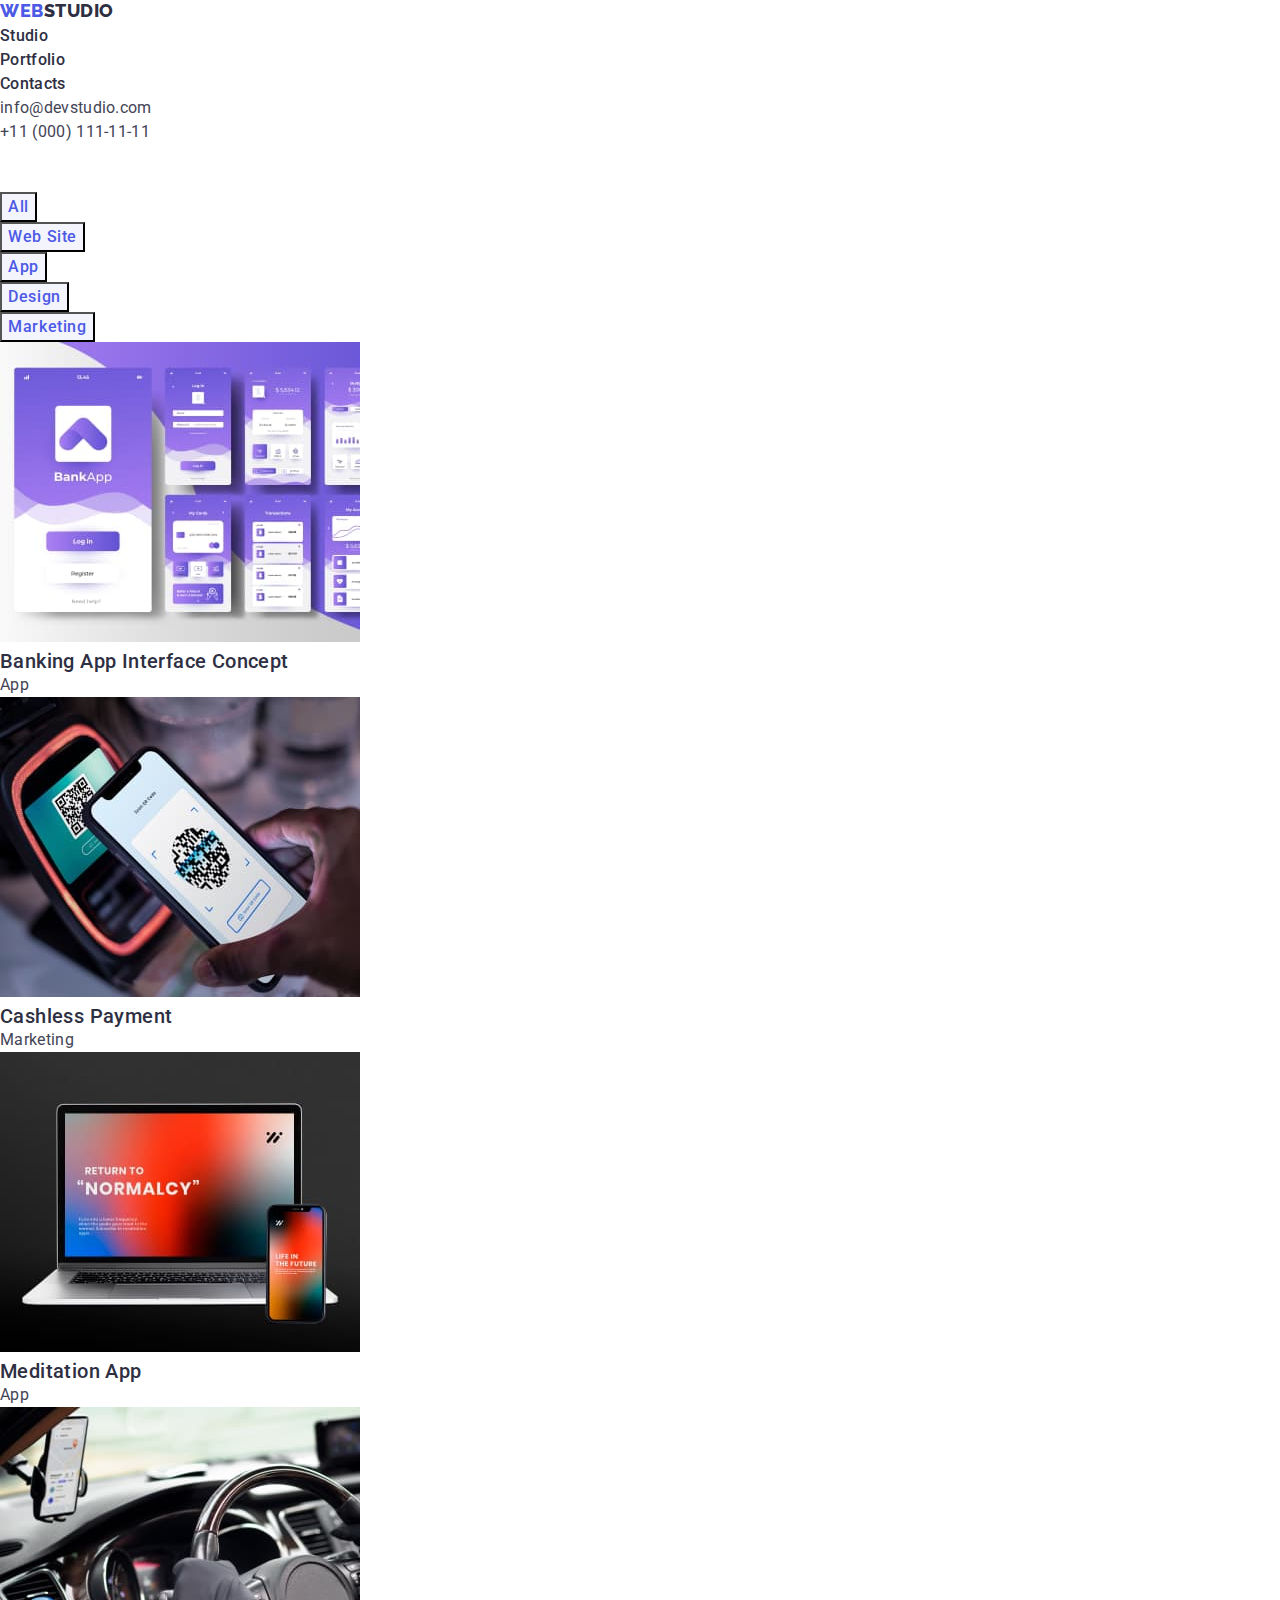
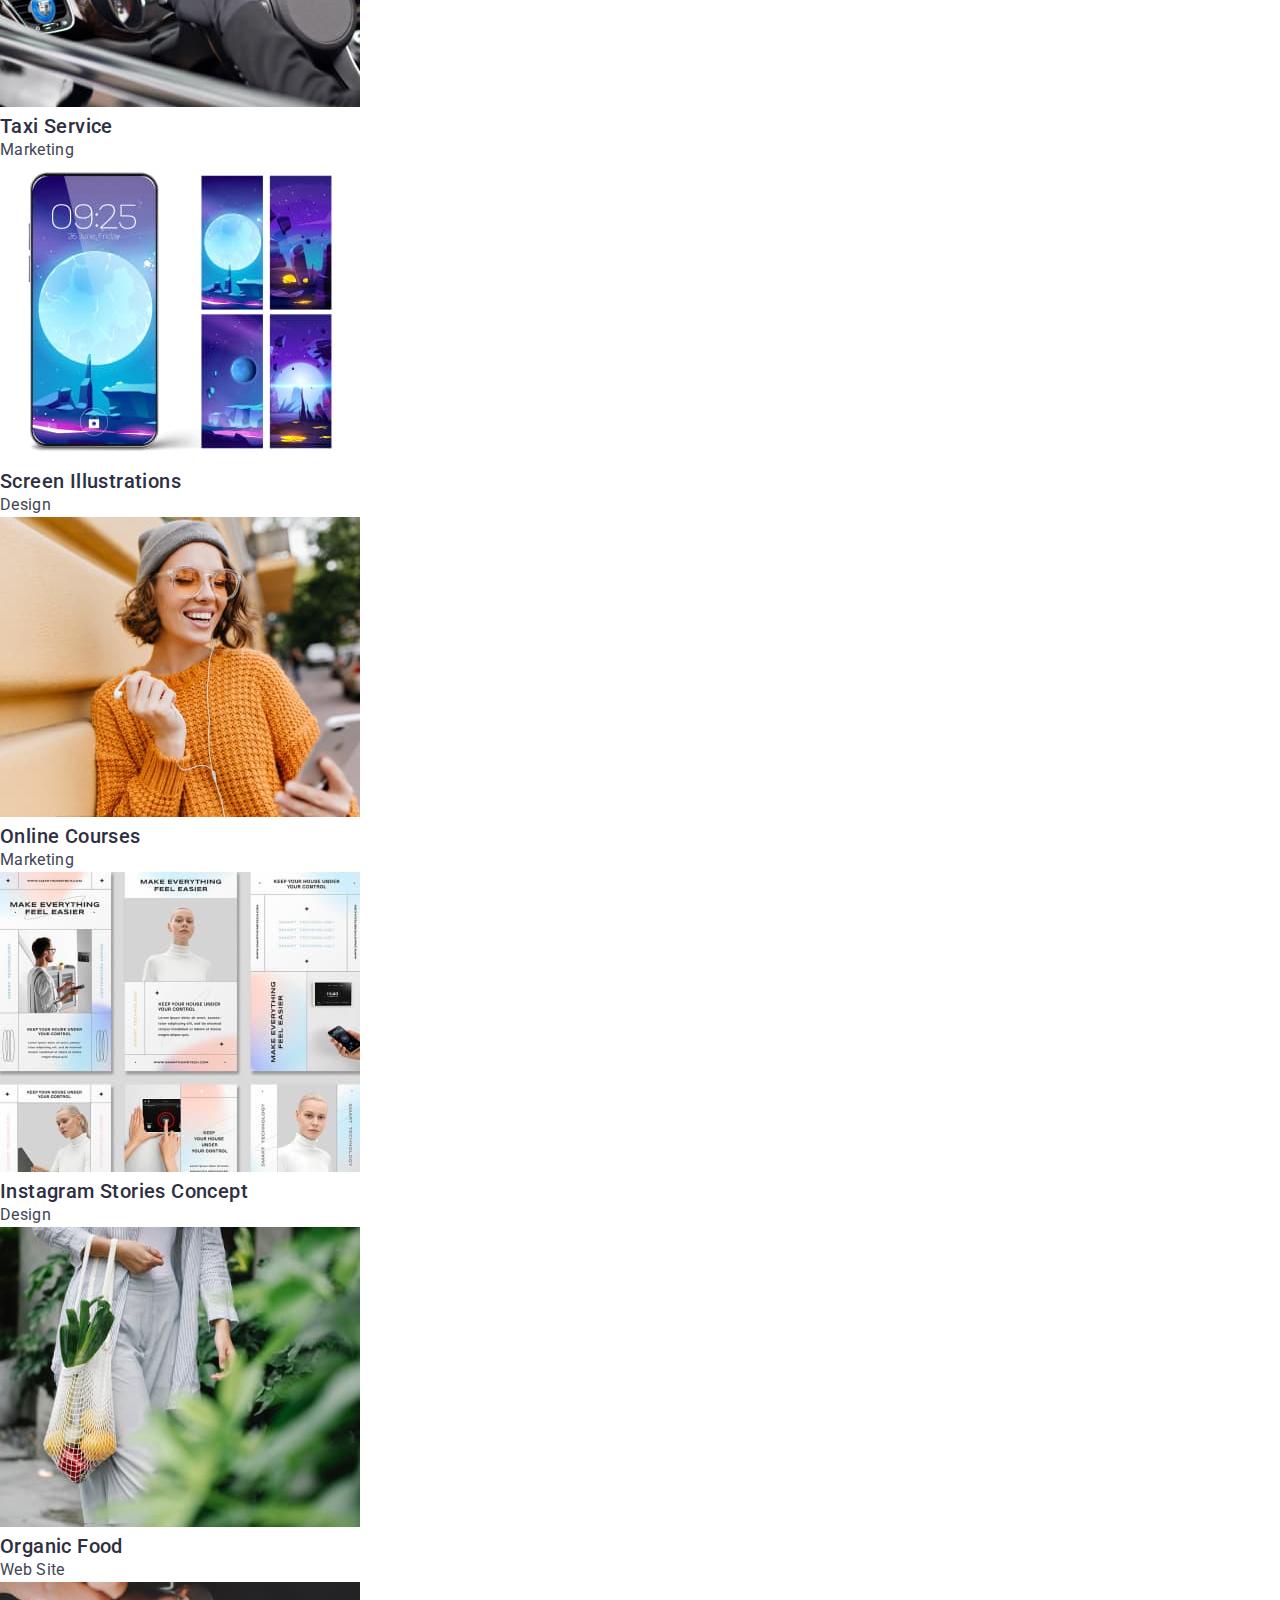
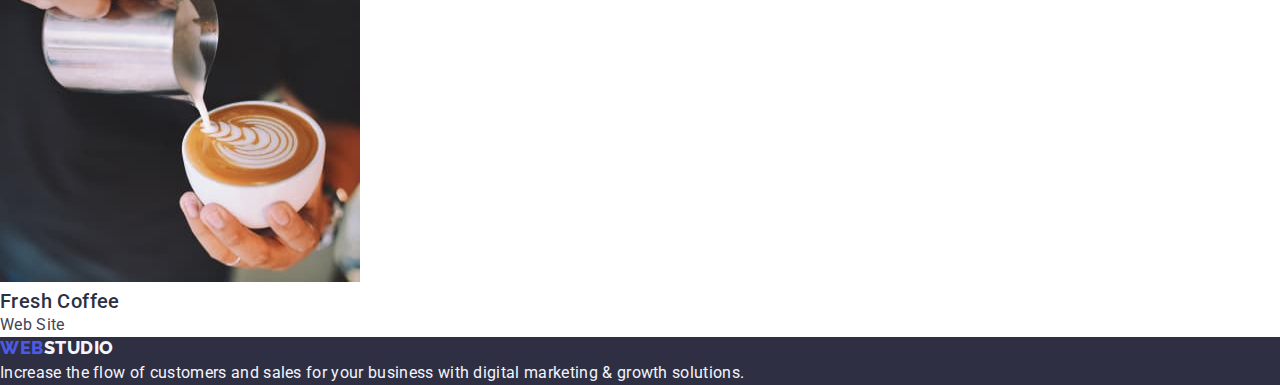
==== portfolio.html @ f1a43825 "start" ====
<!DOCTYPE html>
<html lang="en">
  <head>
    <meta charset="UTF-8" />
    <meta name="description" content="Effective Solutions for Your Business" />
    <title>Portfolio</title>
    <link rel="preconnect" href="https://fonts.googleapis.com" />
    <link rel="preconnect" href="https://fonts.gstatic.com" crossorigin />
    <link
      href="https://fonts.googleapis.com/css2?family=Raleway:wght@800&family=Roboto:wght@400;500;700;900&display=swap"
      rel="stylesheet"
    />
    <link
      rel="stylesheet"
      href="https://cdn.jsdelivr.net/npm/modern-normalize@2.0.0/modern-normalize.min.css"
    />
    <link rel="stylesheet" href="./css/styles.css" />
  </head>
  <body>
    <header>
      <nav>
        <a href="" class="link">Web<span class="studio">Studio</span></a>
        <ul class="list">
          <li><a href="./index.html" class="link">Studio</a></li>
          <li><a href="./portfolio.html" class="link">Portfolio</a></li>
          <li><a href="" class="link">Contacts</a></li>
        </ul>
      </nav>
      <address class="contacts-header">
        <ul class="list">
          <li>
            <a href="mailto:info@devstudio.com" class="link"
              >info@devstudio.com</a
            >
          </li>
          <li>
            <a href="tel:+110001111111" class="link">+11 (000) 111-11-11</a>
          </li>
        </ul>
      </address>
    </header>
    <main>
      <section>
        <h1 class="hide">main WebStudio portfolio</h1>
        <ul class="list">
          <li>
            <button type="button" class="filter-btn">All</button>
          </li>
          <li>
            <button type="button" class="filter-btn">Web Site</button>
          </li>
          <li>
            <button type="button" class="filter-btn">App</button>
          </li>
          <li>
            <button type="button" class="filter-btn">Design</button>
          </li>
          <li>
            <button type="button" class="filter-btn">Marketing</button>
          </li>
        </ul>

        <ul class="list">
          <!-- Row 1 -->
          <li>
            <a href="" class="link"
              ><img
                src="./images/Row1/ProjectCard1/img.jpg"
                width="360"
                alt="Banking App Interface Concept"
              />
              <h2 class="card-name">Banking App Interface Concept</h2>
              <p class="card-text">App</p></a
            >
          </li>
          <li>
            <a href="" class="link"
              ><img
                src="./images/Row1/ProjectCard2/img.jpg"
                width="360"
                alt="Cashless Payment"
              />
              <h2 class="card-name">Cashless Payment</h2>
              <p class="card-text">Marketing</p></a
            >
          </li>
          <li>
            <a href="" class="link"
              ><img
                src="./images/Row1/ProjectCard3/img.jpg"
                width="360"
                alt="Meditation App"
              />
              <h2 class="card-name">Meditation App</h2>
              <p class="card-text">App</p></a
            >
          </li>
          <!-- Row 2 -->
          <li>
            <a href="" class="link"
              ><img
                src="./images/Row2/ProjectCard1/img.jpg"
                width="360"
                alt="Taxi Service"
              />
              <h2 class="card-name">Taxi Service</h2>
              <p class="card-text">Marketing</p></a
            >
          </li>
          <li>
            <a href="" class="link"
              ><img
                src="./images/Row2/ProjectCard2/img.jpg"
                width="360"
                alt="Screen Illustrations"
              />
              <h2 class="card-name">Screen Illustrations</h2>
              <p class="card-text">Design</p></a
            >
          </li>
          <li>
            <a href="" class="link"
              ><img
                src="./images/Row2/ProjectCard3/img.jpg"
                width="360"
                alt="Online Courses"
              />
              <h2 class="card-name">Online Courses</h2>
              <p class="card-text">Marketing</p></a
            >
          </li>
          <!-- Row 3 -->
          <li>
            <a href="" class="link"
              ><img
                src="./images/Row3/ProjectCard1/img.jpg"
                width="360"
                alt="Instagram Stories Concept"
              />
              <h2 class="card-name">Instagram Stories Concept</h2>
              <p class="card-text">Design</p></a
            >
          </li>
          <li>
            <a href="" class="link"
              ><img
                src="./images/Row3/ProjectCard2/img.jpg"
                width="360"
                alt="Organic Food"
              />
              <h2 class="card-name">Organic Food</h2>
              <p class="card-text">Web Site</p></a
            >
          </li>
          <li>
            <a href="" class="link"
              ><img
                src="./images/Row3/ProjectCard3/img.jpg"
                width="360"
                alt="Fresh Coffee"
              />
              <h2 class="card-name">Fresh Coffee</h2>
              <p class="card-text">Web Site</p></a
            >
          </li>
        </ul>
      </section>
    </main>
    <footer class="bottom">
      <a href="" class="link">Web<span class="studio">Studio</span></a>
      <p class="bottom-text">
        Increase the flow of customers and sales for your business with digital
        marketing & growth solutions.
      </p>
    </footer>
  </body>
</html>
---- css/styles.css ----
:root {
    --primary-font: 'Roboto', sans-serif;
    --logo-font: 'Raleway', sans-serif;
    --primary-brand: #4D5AE5;
    --pressed-state: #404BBF;
    --light: #F4F4FD;
    --dark: #2E2F42;
    --white-background: #FFFFFF;
    --text: #434455;
    --accent: #E7E9FC;
}

body {
    font-family: var(--primary-font);
    color: var(--text);
    background-color: var(--white-background);
    font-size: 16px;
    line-height: 1.5;
    letter-spacing: 0.32px;
    word-wrap: break-word;
}

h1,
h2,
h3,
h4,
h5,
h6,
p {
    margin-top: 0;
    margin-bottom: 0;
}

ul,
ol {
    margin-top: 0;
    margin-bottom: 0;
    padding-left: 0;
}

nav>.link, footer>.link {
    color: var(--primary-brand);
    font-size: 18px;
    font-family: Raleway, sans-serif;
    font-weight: 800;
    text-transform: uppercase;
    line-height: 1.17;
    letter-spacing: 0.54px;
    text-decoration: none;
}
nav .list .link {
    color: var(--dark);
    font-weight: 500;
    list-style: none;
    text-decoration: none;
}
.contacts-header {font-style: normal}
.contacts-header .list .link {
    color: var(--text);
}

.hero {background-color: var(--dark)}
.main-title {
    color: var(--white-background);
    font-size: 56px;
    text-align: center;
    font-weight: 700;
    line-height: 1.07;
    letter-spacing: 1.12px;
    word-wrap: break-word;
}
.hero-btn {
    background-color: var(--primary-brand);
    color: var(--white-background);
    font-weight: 500;
    line-height: 1.5;
    letter-spacing: 0.64px;
    cursor: pointer;
}
.hero-btn:hover, .hero-btn:focus, .hero-btn:active {
background-color: var(--pressed-state);
}

.hide {color: var(--white-background);}

.feature-name {
    color: var(--dark);
    font-size: 20px;
    font-weight: 500;
    line-height: 1.2;
    letter-spacing: 0.40px;
}
.name-what {
    color: var(--dark);
    font-size: 36px;
    font-weight: 700;
    text-align: center;
    text-transform: capitalize;
    line-height: 1.11;
    letter-spacing: 0.72px;
}

.filter-btn {
    color: var(--primary-brand);
    font-weight: 500;
    line-height: 1.5;
    letter-spacing: 0.64px;
    background-color: var(--light);
    justify-content: center;
    cursor: pointer;
    }
.filter-btn:hover, .filter-btn:focus, .filter-btn:active {
    background-color: var(--pressed-state);
    color: var(--white-background);
}

.team-cards {background-color: var(--light);}
.card-name {
    color: var(--dark);
    font-size: 20px;
    font-weight: 500;
    line-height: 1.2;
    letter-spacing: 0.40px;
}
.card-text {color: var(--text);}
.team-list {background-color: var(--white-background);}

nav .studio {
    color: var(--dark);
}
footer .studio {
    color: var(--light);
}
.bottom-text {
    color: var(--light);
}
.bottom {background-color: var(--dark)}

.link {
    text-decoration: none;
}
.list .link:hover,
.list .link:focus,
.list .link:active {color: var(--pressed-state);}

.list {
    list-style: none;
}
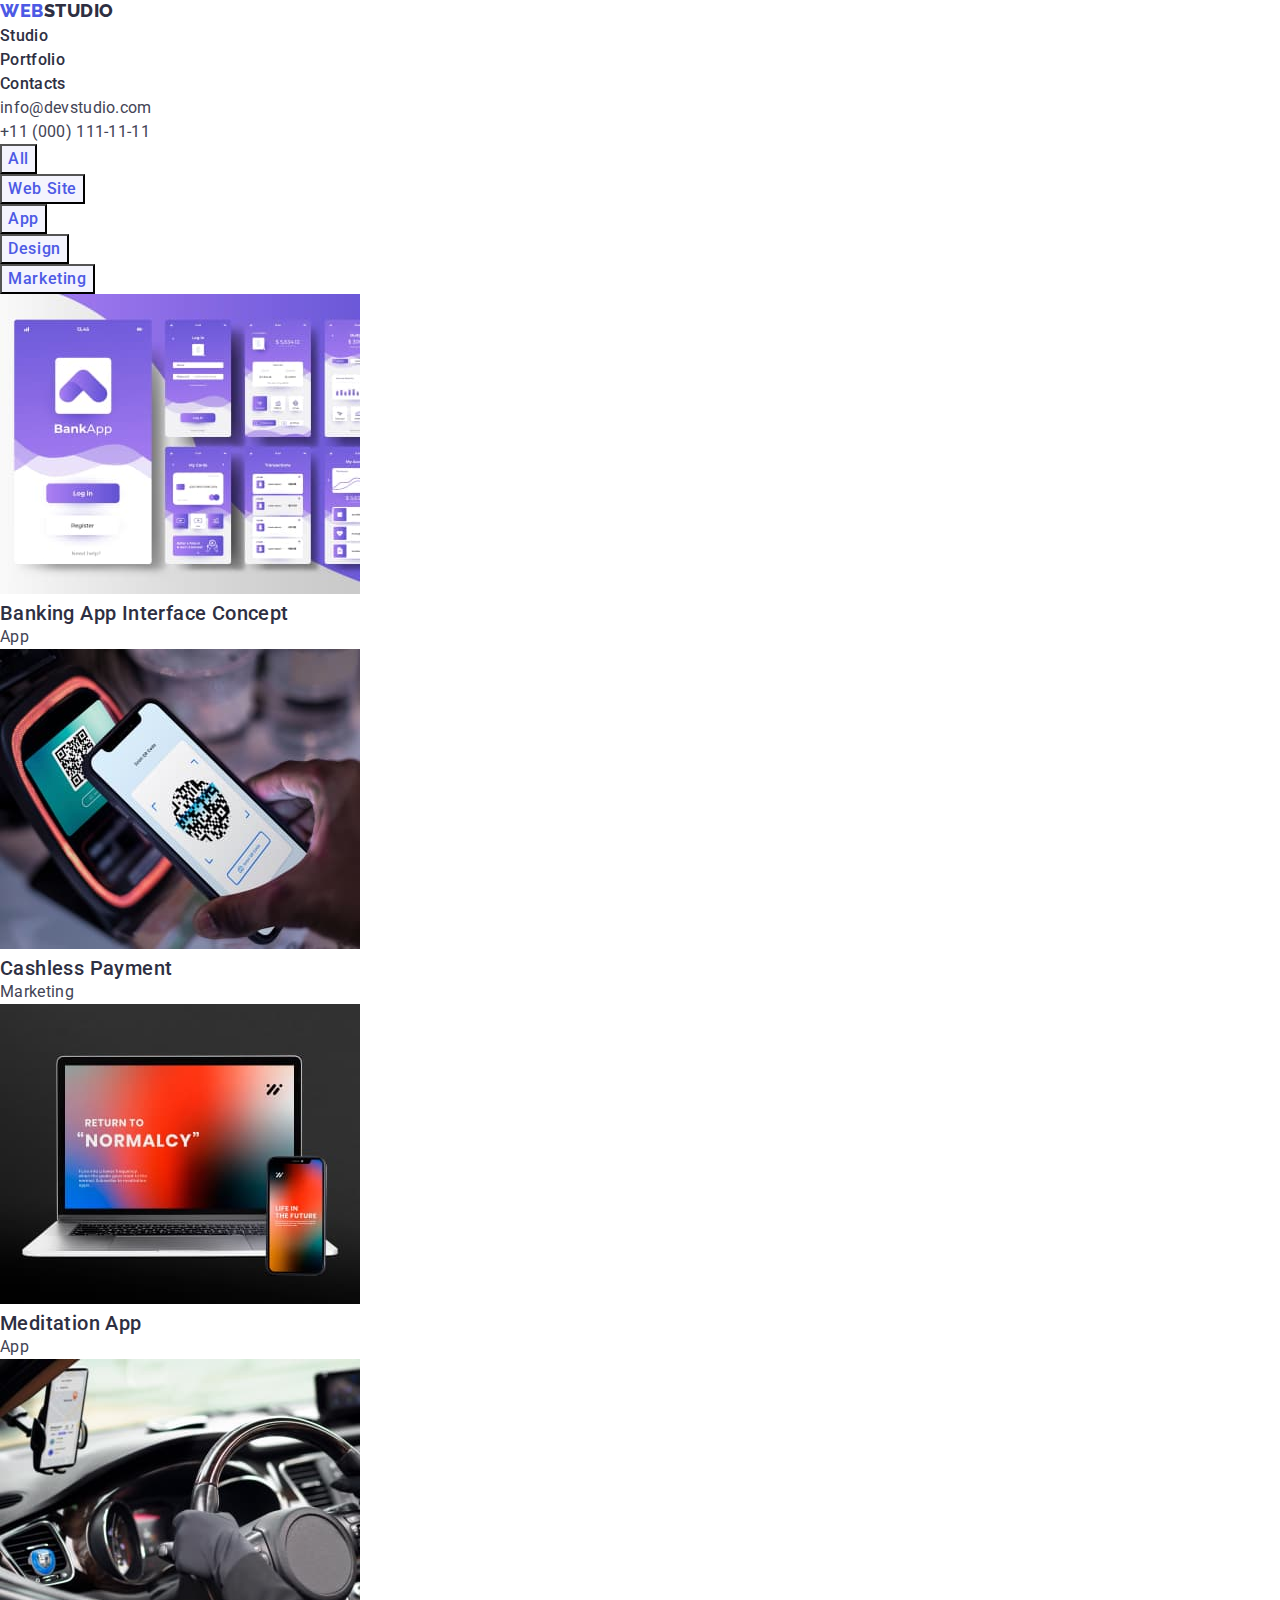
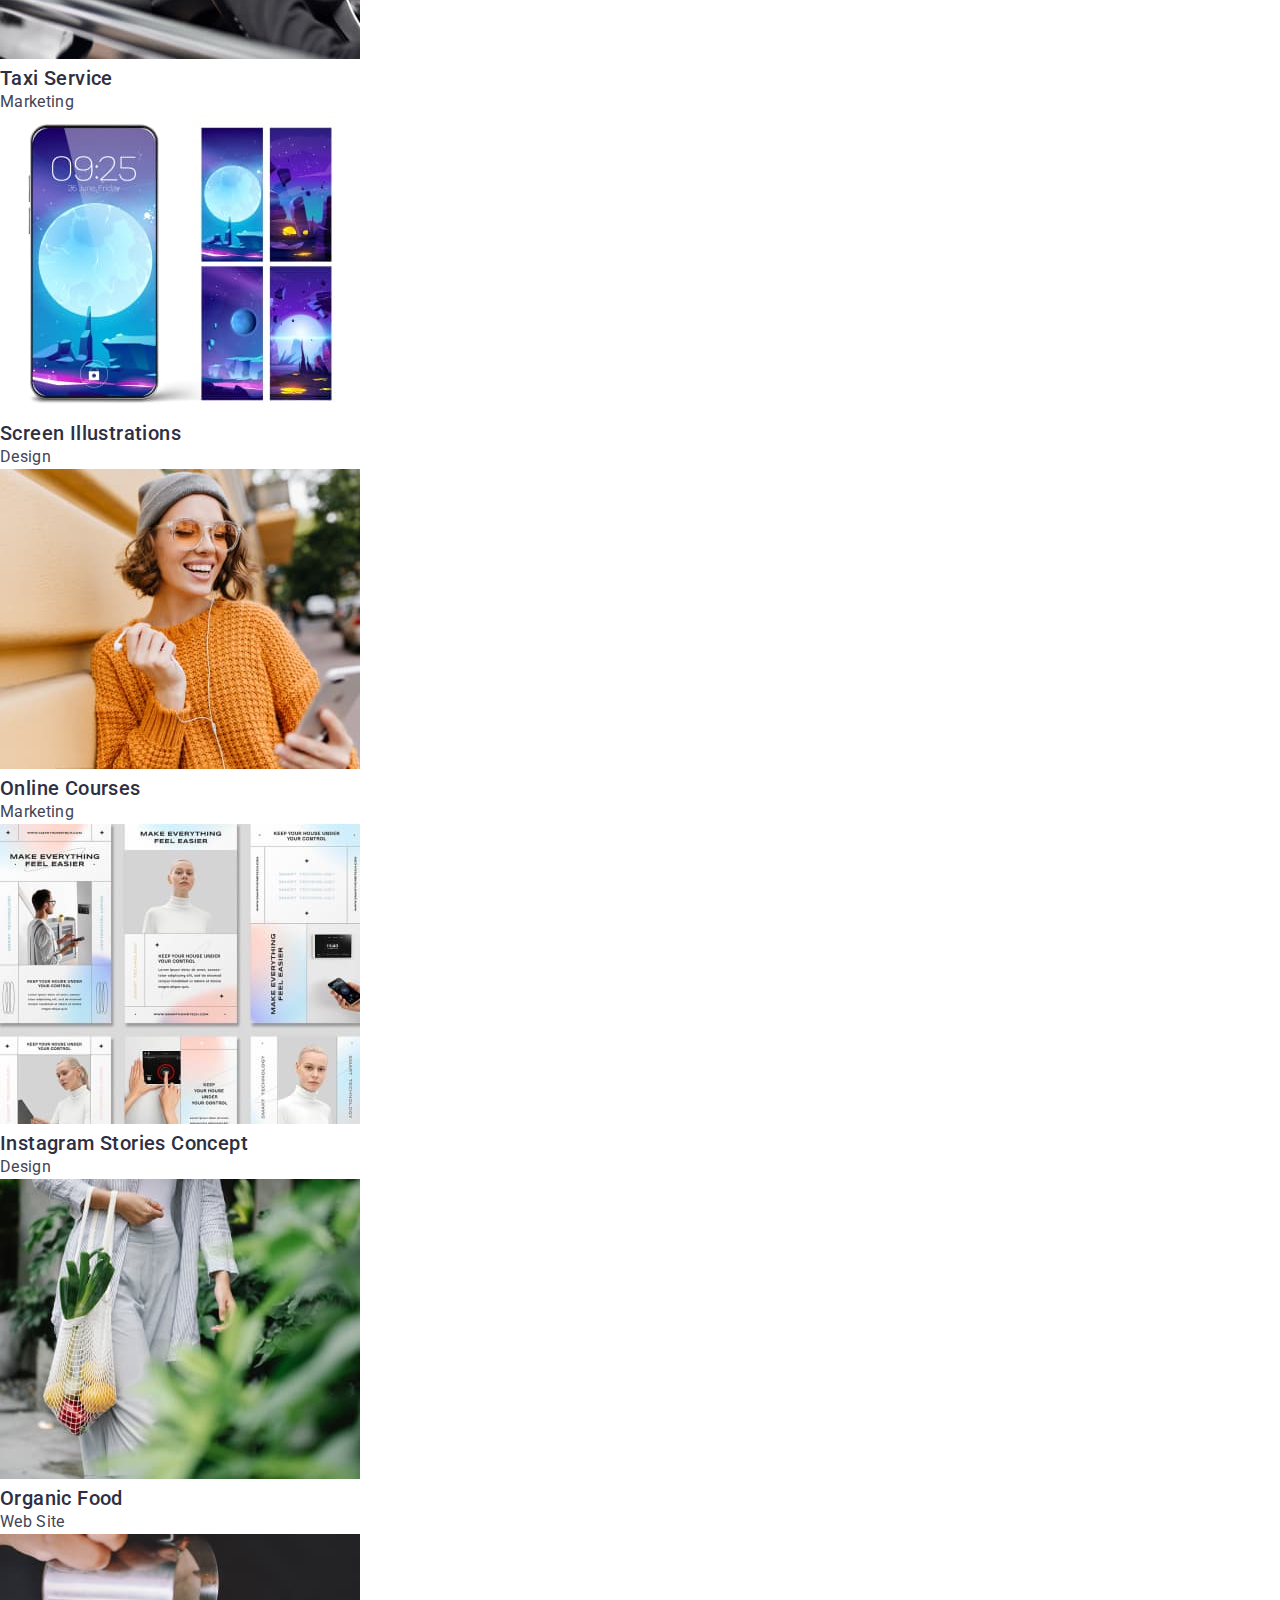
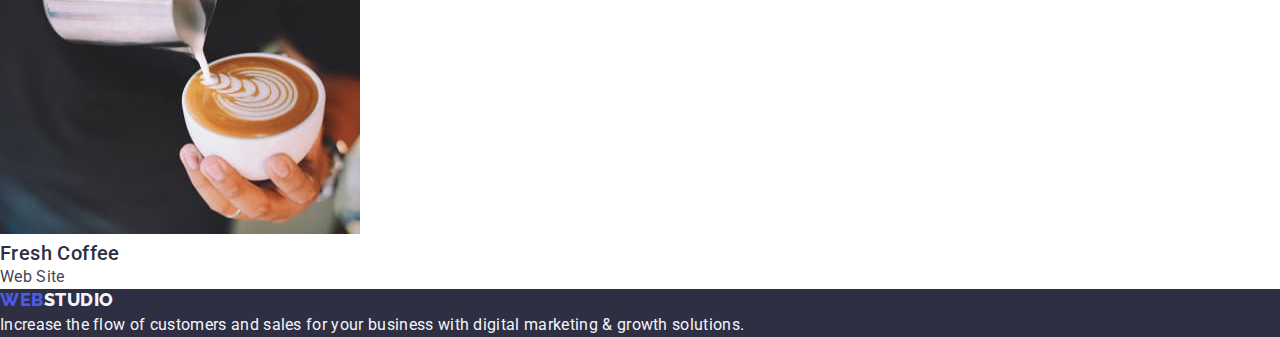
==== commit 797bb59a: "+hide" ====
--- a/portfolio.html
+++ b/portfolio.html
@@ -15,6 +15,7 @@
       href="https://cdn.jsdelivr.net/npm/modern-normalize@2.0.0/modern-normalize.min.css"
     />
     <link rel="stylesheet" href="./css/styles.css" />
+    <link rel="shortcut icon" href="./images/icon-Web.svg" type="image/svg" />
   </head>
   <body>
     <header>
--- a/css/styles.css
+++ b/css/styles.css
@@ -81,7 +81,7 @@
 background-color: var(--pressed-state);
 }
 
-.hide {color: var(--white-background);}
+.hide {display: none;}
 
 .feature-name {
     color: var(--dark);
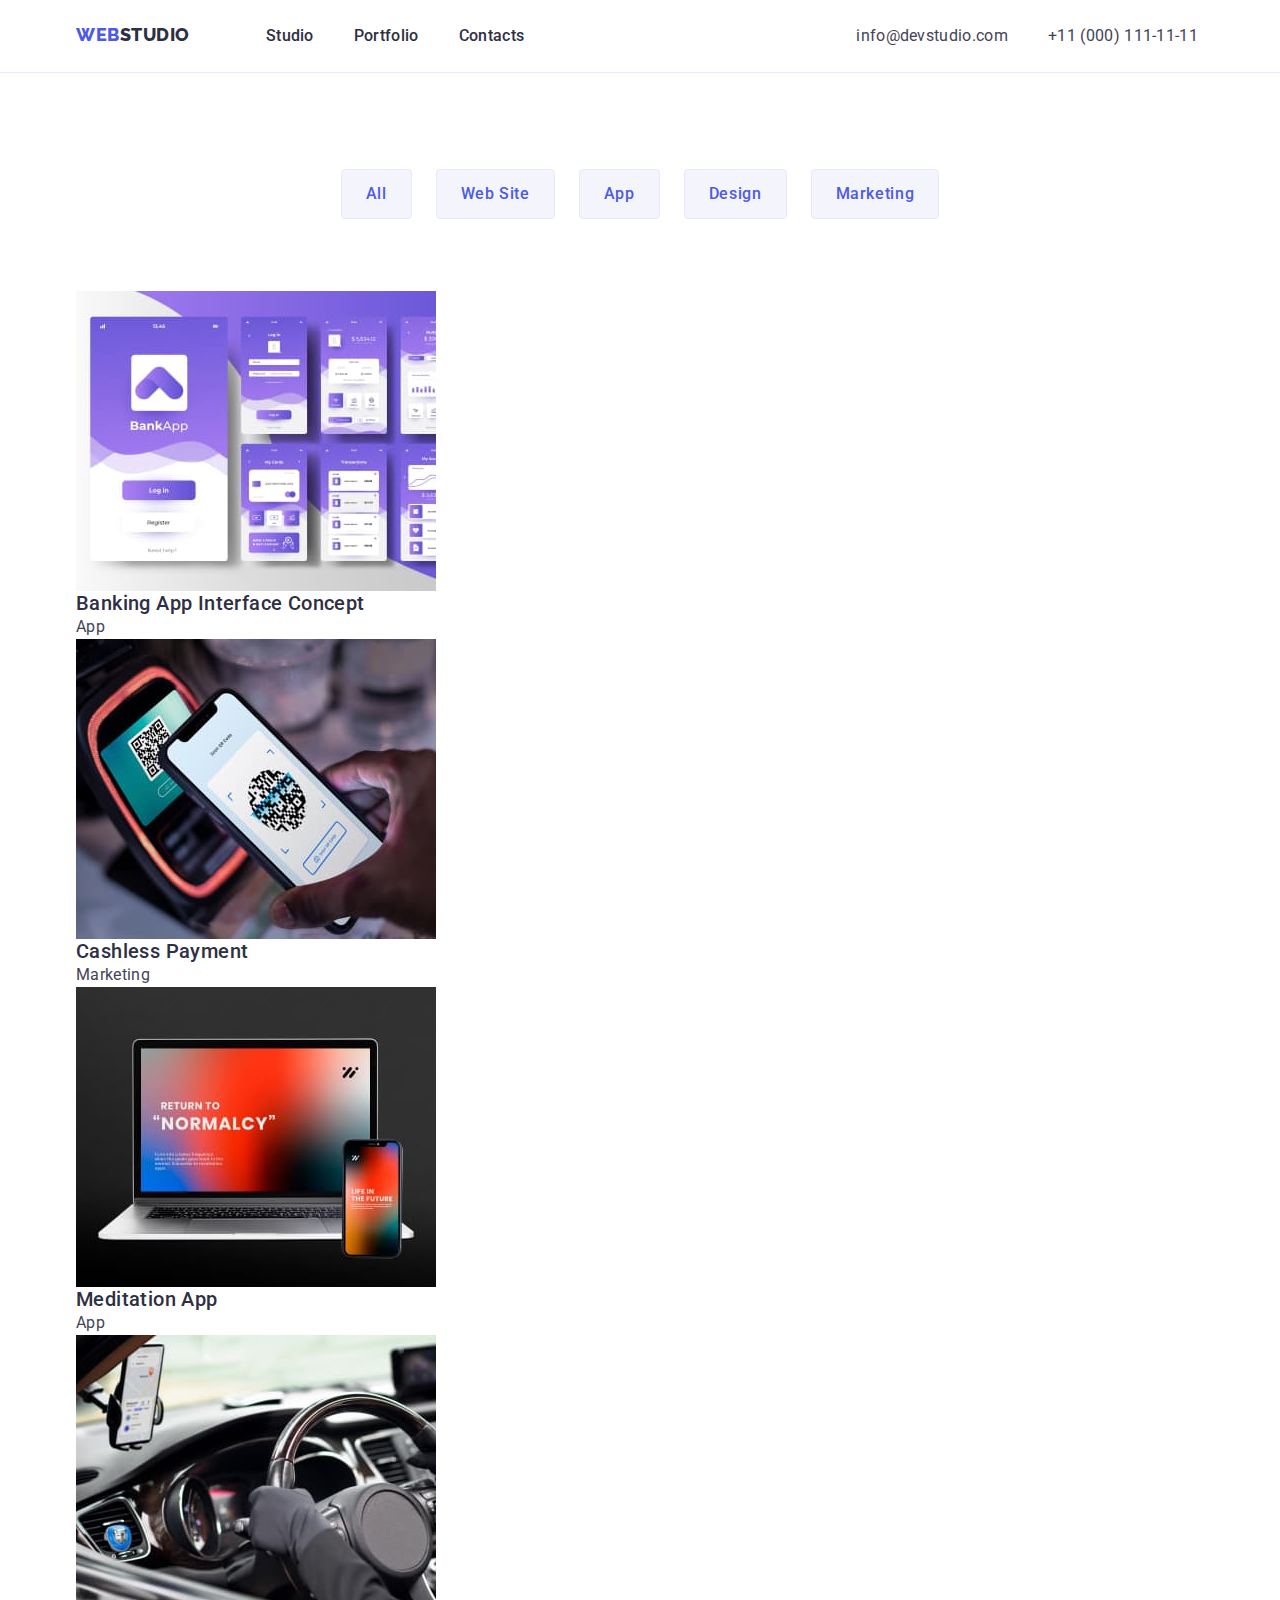
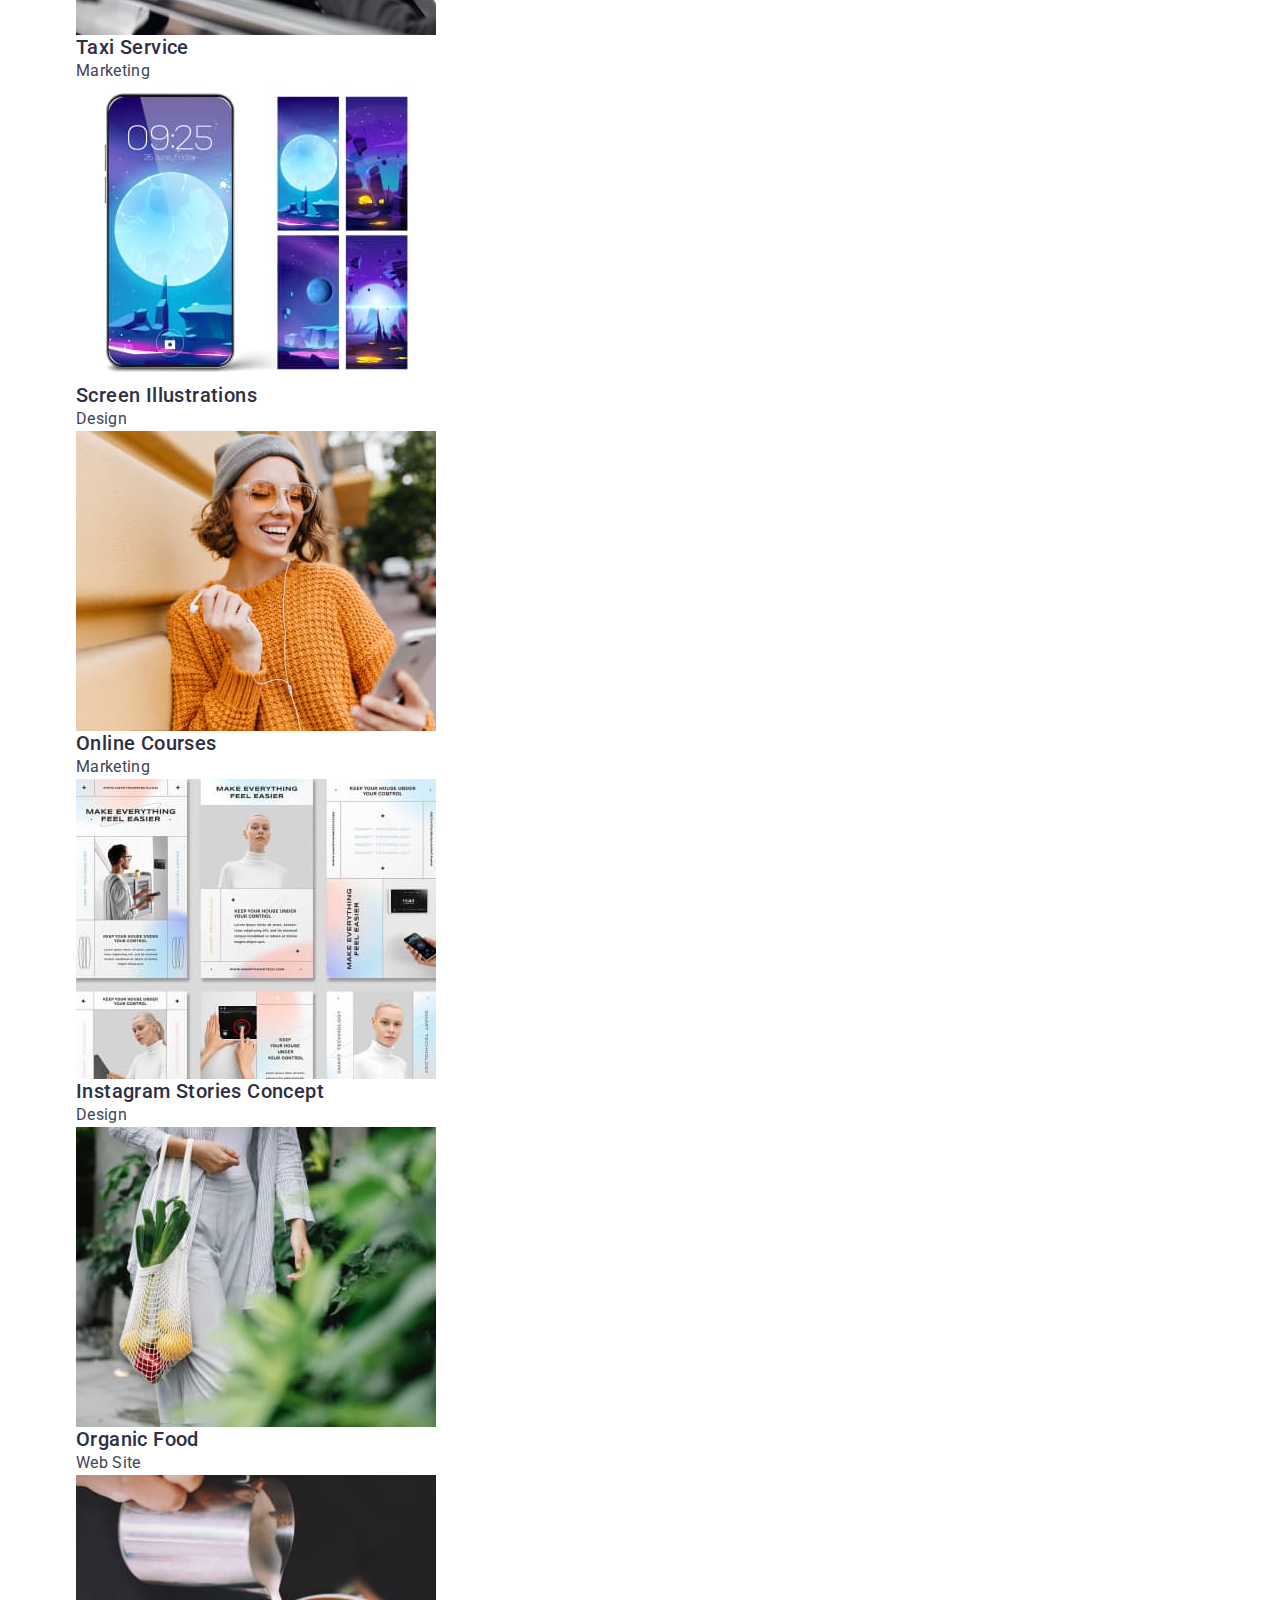
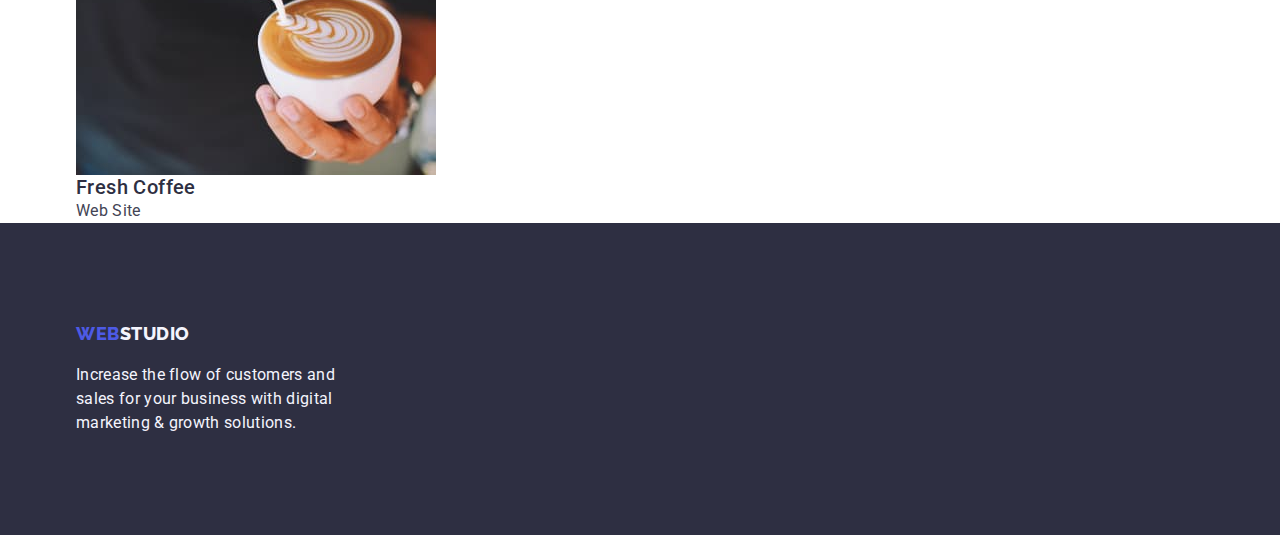
==== commit 1e097119: "+header+footer+btn" ====
--- a/portfolio.html
+++ b/portfolio.html
@@ -14,165 +14,234 @@
       rel="stylesheet"
       href="https://cdn.jsdelivr.net/npm/modern-normalize@2.0.0/modern-normalize.min.css"
     />
+    <link
+      rel="stylesheet"
+      href="https://cdnjs.cloudflare.com/ajax/libs/modern-normalize/2.0.0/modern-normalize.min.css"
+      integrity="sha512-4xo8blKMVCiXpTaLzQSLSw3KFOVPWhm/TRtuPVc4WG6kUgjH6J03IBuG7JZPkcWMxJ5huwaBpOpnwYElP/m6wg=="
+      crossorigin="anonymous"
+      referrerpolicy="no-referrer"
+    />
+    <link rel="shortcut icon" href="./images/icon-Web.svg" type="image/svg" />
     <link rel="stylesheet" href="./css/styles.css" />
-    <link rel="shortcut icon" href="./images/icon-Web.svg" type="image/svg" />
   </head>
   <body>
-    <header>
-      <nav>
-        <a href="" class="link">Web<span class="studio">Studio</span></a>
-        <ul class="list">
-          <li><a href="./index.html" class="link">Studio</a></li>
-          <li><a href="./portfolio.html" class="link">Portfolio</a></li>
-          <li><a href="" class="link">Contacts</a></li>
-        </ul>
-      </nav>
-      <address class="contacts-header">
-        <ul class="list">
-          <li>
-            <a href="mailto:info@devstudio.com" class="link"
-              >info@devstudio.com</a
-            >
-          </li>
-          <li>
-            <a href="tel:+110001111111" class="link">+11 (000) 111-11-11</a>
-          </li>
-        </ul>
-      </address>
+    <header class="header">
+      <div class="container header-container">
+        <nav class="nav">
+          <a class="logo link" href="">Web<span class="studio">Studio</span></a>
+          <ul class="nav-list list">
+            <li class="nav-item">
+              <a class="nav-links link" href="./index.html">Studio</a>
+            </li>
+            <li class="nav-item">
+              <a class="nav-links link" href="./portfolio.html">Portfolio</a>
+            </li>
+            <li class="nav-item">
+              <a class="nav-links link" href="">Contacts</a>
+            </li>
+          </ul>
+        </nav>
+        <address class="contacts-header">
+          <ul class="contacts list">
+            <li class="contacts-item">
+              <a class="contacts-links link" href="mailto:info@devstudio.com"
+                >info@devstudio.com</a
+              >
+            </li>
+            <li class="contacts-item">
+              <a class="contacts-links link" href="tel:+110001111111"
+                >+11 (000) 111-11-11</a
+              >
+            </li>
+          </ul>
+        </address>
+      </div>
     </header>
     <main>
-      <section>
-        <h1 class="hide">main WebStudio portfolio</h1>
-        <ul class="list">
-          <li>
-            <button type="button" class="filter-btn">All</button>
-          </li>
-          <li>
-            <button type="button" class="filter-btn">Web Site</button>
-          </li>
-          <li>
-            <button type="button" class="filter-btn">App</button>
-          </li>
-          <li>
-            <button type="button" class="filter-btn">Design</button>
-          </li>
-          <li>
-            <button type="button" class="filter-btn">Marketing</button>
-          </li>
-        </ul>
-
-        <ul class="list">
-          <!-- Row 1 -->
-          <li>
-            <a href="" class="link"
-              ><img
-                src="./images/Row1/ProjectCard1/img.jpg"
-                width="360"
-                alt="Banking App Interface Concept"
-              />
-              <h2 class="card-name">Banking App Interface Concept</h2>
-              <p class="card-text">App</p></a
-            >
-          </li>
-          <li>
-            <a href="" class="link"
-              ><img
-                src="./images/Row1/ProjectCard2/img.jpg"
-                width="360"
-                alt="Cashless Payment"
-              />
-              <h2 class="card-name">Cashless Payment</h2>
-              <p class="card-text">Marketing</p></a
-            >
-          </li>
-          <li>
-            <a href="" class="link"
-              ><img
-                src="./images/Row1/ProjectCard3/img.jpg"
-                width="360"
-                alt="Meditation App"
-              />
-              <h2 class="card-name">Meditation App</h2>
-              <p class="card-text">App</p></a
-            >
-          </li>
-          <!-- Row 2 -->
-          <li>
-            <a href="" class="link"
-              ><img
-                src="./images/Row2/ProjectCard1/img.jpg"
-                width="360"
-                alt="Taxi Service"
-              />
-              <h2 class="card-name">Taxi Service</h2>
-              <p class="card-text">Marketing</p></a
-            >
-          </li>
-          <li>
-            <a href="" class="link"
-              ><img
-                src="./images/Row2/ProjectCard2/img.jpg"
-                width="360"
-                alt="Screen Illustrations"
-              />
-              <h2 class="card-name">Screen Illustrations</h2>
-              <p class="card-text">Design</p></a
-            >
-          </li>
-          <li>
-            <a href="" class="link"
-              ><img
-                src="./images/Row2/ProjectCard3/img.jpg"
-                width="360"
-                alt="Online Courses"
-              />
-              <h2 class="card-name">Online Courses</h2>
-              <p class="card-text">Marketing</p></a
-            >
-          </li>
-          <!-- Row 3 -->
-          <li>
-            <a href="" class="link"
-              ><img
-                src="./images/Row3/ProjectCard1/img.jpg"
-                width="360"
-                alt="Instagram Stories Concept"
-              />
-              <h2 class="card-name">Instagram Stories Concept</h2>
-              <p class="card-text">Design</p></a
-            >
-          </li>
-          <li>
-            <a href="" class="link"
-              ><img
-                src="./images/Row3/ProjectCard2/img.jpg"
-                width="360"
-                alt="Organic Food"
-              />
-              <h2 class="card-name">Organic Food</h2>
-              <p class="card-text">Web Site</p></a
-            >
-          </li>
-          <li>
-            <a href="" class="link"
-              ><img
-                src="./images/Row3/ProjectCard3/img.jpg"
-                width="360"
-                alt="Fresh Coffee"
-              />
-              <h2 class="card-name">Fresh Coffee</h2>
-              <p class="card-text">Web Site</p></a
-            >
-          </li>
-        </ul>
+      <section class="section-portfolio">
+        <div class="container">
+          <h1 class="visually-hidden">main WebStudio portfolio</h1>
+          <ul class="filters list">
+            <li class="filters-item">
+              <button class="filters-btn" type="button">All</button>
+            </li>
+            <li class="filters-item">
+              <button class="filters-btn" type="button">Web Site</button>
+            </li>
+            <li class="filters-item">
+              <button class="filters-btn" type="button">App</button>
+            </li>
+            <li class="filters-item">
+              <button class="filters-btn" type="button">Design</button>
+            </li>
+            <li class="filters-item">
+              <button class="filters-btn" type="button">Marketing</button>
+            </li>
+          </ul>
+        </div>
+        <div class="container">
+          <ul class="list">
+            <!-- Row 1 -->
+            <li>
+              <a
+                href=""
+                class="link"
+                target="_blank"
+                rel="noopener noreferrer"
+                aria-label="link Banking App Interface Concept"
+                ><img
+                  src="./images/Row1/ProjectCard1/img.jpg"
+                  width="360"
+                  alt="Banking App Interface Concept"
+                />
+                <h2 class="card-name">Banking App Interface Concept</h2>
+                <p class="card-text">App</p></a
+              >
+            </li>
+            <li>
+              <a
+                href=""
+                class="link"
+                target="_blank"
+                rel="noopener noreferrer"
+                aria-label="link Cashless Payment"
+                ><img
+                  src="./images/Row1/ProjectCard2/img.jpg"
+                  width="360"
+                  alt="Cashless Payment"
+                />
+                <h2 class="card-name">Cashless Payment</h2>
+                <p class="card-text">Marketing</p></a
+              >
+            </li>
+            <li>
+              <a
+                href=""
+                class="link"
+                target="_blank"
+                rel="noopener noreferrer"
+                aria-label="link Meditation App"
+                ><img
+                  src="./images/Row1/ProjectCard3/img.jpg"
+                  width="360"
+                  alt="Meditation App"
+                />
+                <h2 class="card-name">Meditation App</h2>
+                <p class="card-text">App</p></a
+              >
+            </li>
+            <!-- Row 2 -->
+            <li>
+              <a
+                href=""
+                class="link"
+                target="_blank"
+                rel="noopener noreferrer"
+                aria-label="link Taxi Service"
+                ><img
+                  src="./images/Row2/ProjectCard1/img.jpg"
+                  width="360"
+                  alt="Taxi Service"
+                />
+                <h2 class="card-name">Taxi Service</h2>
+                <p class="card-text">Marketing</p></a
+              >
+            </li>
+            <li>
+              <a
+                href=""
+                class="link"
+                target="_blank"
+                rel="noopener noreferrer"
+                aria-label="link Screen Illustrations"
+                ><img
+                  src="./images/Row2/ProjectCard2/img.jpg"
+                  width="360"
+                  alt="Screen Illustrations"
+                />
+                <h2 class="card-name">Screen Illustrations</h2>
+                <p class="card-text">Design</p></a
+              >
+            </li>
+            <li>
+              <a
+                href=""
+                class="link"
+                target="_blank"
+                rel="noopener noreferrer"
+                aria-label="link Online Courses"
+                ><img
+                  src="./images/Row2/ProjectCard3/img.jpg"
+                  width="360"
+                  alt="Online Courses"
+                />
+                <h2 class="card-name">Online Courses</h2>
+                <p class="card-text">Marketing</p></a
+              >
+            </li>
+            <!-- Row 3 -->
+            <li>
+              <a
+                href=""
+                class="link"
+                target="_blank"
+                rel="noopener noreferrer"
+                aria-label="link Instagram Stories Concept"
+                ><img
+                  src="./images/Row3/ProjectCard1/img.jpg"
+                  width="360"
+                  alt="Instagram Stories Concept"
+                />
+                <h2 class="card-name">Instagram Stories Concept</h2>
+                <p class="card-text">Design</p></a
+              >
+            </li>
+            <li>
+              <a
+                href=""
+                class="link"
+                target="_blank"
+                rel="noopener noreferrer"
+                aria-label="link Organic Food"
+                ><img
+                  src="./images/Row3/ProjectCard2/img.jpg"
+                  width="360"
+                  alt="Organic Food"
+                />
+                <h2 class="card-name">Organic Food</h2>
+                <p class="card-text">Web Site</p></a
+              >
+            </li>
+            <li>
+              <a
+                href=""
+                class="link"
+                target="_blank"
+                rel="noopener noreferrer"
+                aria-label="link Fresh Coffee"
+                ><img
+                  src="./images/Row3/ProjectCard3/img.jpg"
+                  width="360"
+                  alt="Fresh Coffee"
+                />
+                <h2 class="card-name">Fresh Coffee</h2>
+                <p class="card-text">Web Site</p></a
+              >
+            </li>
+          </ul>
+        </div>
       </section>
     </main>
-    <footer class="bottom">
-      <a href="" class="link">Web<span class="studio">Studio</span></a>
-      <p class="bottom-text">
-        Increase the flow of customers and sales for your business with digital
-        marketing & growth solutions.
-      </p>
+    <footer class="footer">
+      <div class="container footer-container">
+        <div class="footer-logo-container">
+          <a class="logo link" href="">Web<span class="studio">Studio</span></a>
+        </div>
+        <p class="bottom-text">
+          Increase the flow of customers and sales for your business with
+          digital marketing & growth solutions.
+        </p>
+      </div>
     </footer>
   </body>
 </html>
--- a/css/styles.css
+++ b/css/styles.css
@@ -1,3 +1,36 @@
+/* reset start */
+h1,
+h2,
+h3,
+h4,
+h5,
+h6,
+p {
+    margin-top: 0;
+    margin-bottom: 0;
+}
+
+ul,
+ol {
+    margin-top: 0;
+    margin-bottom: 0;
+    padding-left: 0;
+}
+.link {
+    text-decoration: none;
+    color: currentColor;
+}
+.list {
+    list-style: none;
+}
+.contacts-header {
+    font-style: normal;
+}
+.list-item:not(:last-child) {
+    margin-bottom: 20px;
+}
+/* reset end */
+
 :root {
     --primary-font: 'Roboto', sans-serif;
     --logo-font: 'Raleway', sans-serif;
@@ -19,26 +52,35 @@
     letter-spacing: 0.32px;
     word-wrap: break-word;
 }
-
-h1,
-h2,
-h3,
-h4,
-h5,
-h6,
-p {
-    margin-top: 0;
-    margin-bottom: 0;
-}
-
-ul,
-ol {
-    margin-top: 0;
-    margin-bottom: 0;
-    padding-left: 0;
-}
-
-nav>.link, footer>.link {
+img,
+svg {
+    display: block;
+}
+.header {
+    max-width: 100%;
+    border-bottom: 1px solid var(--accent);
+}
+.container {
+    width: 1158px;
+    margin: 0 auto;
+    padding: 0 15px;
+}
+.header-container {
+    display: flex;
+    height: 72px;
+    align-content: center;
+}
+.nav {
+    display: flex;
+    margin: auto 0;
+}
+.nav-list {
+    display: flex;
+    gap: 40px;
+    margin-right: 332px;
+    margin-left: 76px;
+}
+.logo.link {
     color: var(--primary-brand);
     font-size: 18px;
     font-family: Raleway, sans-serif;
@@ -46,17 +88,31 @@
     text-transform: uppercase;
     line-height: 1.17;
     letter-spacing: 0.54px;
-    text-decoration: none;
-}
-nav .list .link {
-    color: var(--dark);
-    font-weight: 500;
-    list-style: none;
-    text-decoration: none;
-}
-.contacts-header {font-style: normal}
-.contacts-header .list .link {
+    height: 24px;
+}
+.nav .studio {
+    color: var(--dark);
+}
+.nav-links {
+    display: inline-block;
+    color: var(--dark);
+    font-weight: 500;
+}
+
+.contacts-header {
+    display: flex;
+}
+.contacts {
+    display: flex;
+    align-items: center;
+    gap: 40px;
+}
+.contacts-links {
     color: var(--text);
+}
+.contacts-item {
+    max-width: 153px;
+    height: 24px;
 }
 
 .hero {background-color: var(--dark)}
@@ -81,7 +137,18 @@
 background-color: var(--pressed-state);
 }
 
-.hide {display: none;}
+.visually-hidden {
+    position: absolute;
+    width: 1px;
+    height: 1px;
+    margin: -1px;
+    border: 0;
+    padding: 0;
+    white-space: nowrap;
+    clip-path: inset(100%);
+    clip: rect(0 0 0 0);
+    overflow: hidden;
+}
 
 .feature-name {
     color: var(--dark);
@@ -100,18 +167,38 @@
     letter-spacing: 0.72px;
 }
 
-.filter-btn {
+.filters {
+    display: flex;
+    align-content: center;
+    justify-content: center;
+    padding-top: 96px;
+    margin-bottom: 72px;
+    gap: 24px;
+}
+.filters-btn {
     color: var(--primary-brand);
     font-weight: 500;
     line-height: 1.5;
     letter-spacing: 0.64px;
     background-color: var(--light);
+    cursor: pointer;
+    width: 100%;
+    height: 100%;
+    padding-left: 24px;
+    padding-right: 24px;
+    padding-top: 12px;
+    padding-bottom: 12px;
+    border-radius: 4px;
+    border: 1px solid var(--accent);
     justify-content: center;
-    cursor: pointer;
+    align-items: center;
+    display: inline-flex;
     }
-.filter-btn:hover, .filter-btn:focus, .filter-btn:active {
+.filters-btn:hover, .filter-btn:focus, .filter-btn:active {
     background-color: var(--pressed-state);
     color: var(--white-background);
+    border-color: var(--pressed-state);
+    box-shadow: 0px 2px 2px rgba(0, 0, 0, 0.12);
 }
 
 .team-cards {background-color: var(--light);}
@@ -125,24 +212,27 @@
 .card-text {color: var(--text);}
 .team-list {background-color: var(--white-background);}
 
-nav .studio {
-    color: var(--dark);
-}
-footer .studio {
+.footer-container {
+    height: 312px;
+}
+
+.footer-logo-container {
+    display: flex;
+    padding-top: 100px;
+    margin-bottom: 16px;
+}
+.footer .studio {
     color: var(--light);
 }
 .bottom-text {
     color: var(--light);
-}
-.bottom {background-color: var(--dark)}
-
-.link {
-    text-decoration: none;
-}
+    display: flex;
+    width: 264px;
+    height: 72px;
+}
+.footer {
+    background-color: var(--dark)}
+
 .list .link:hover,
 .list .link:focus,
 .list .link:active {color: var(--pressed-state);}
-
-.list {
-    list-style: none;
-}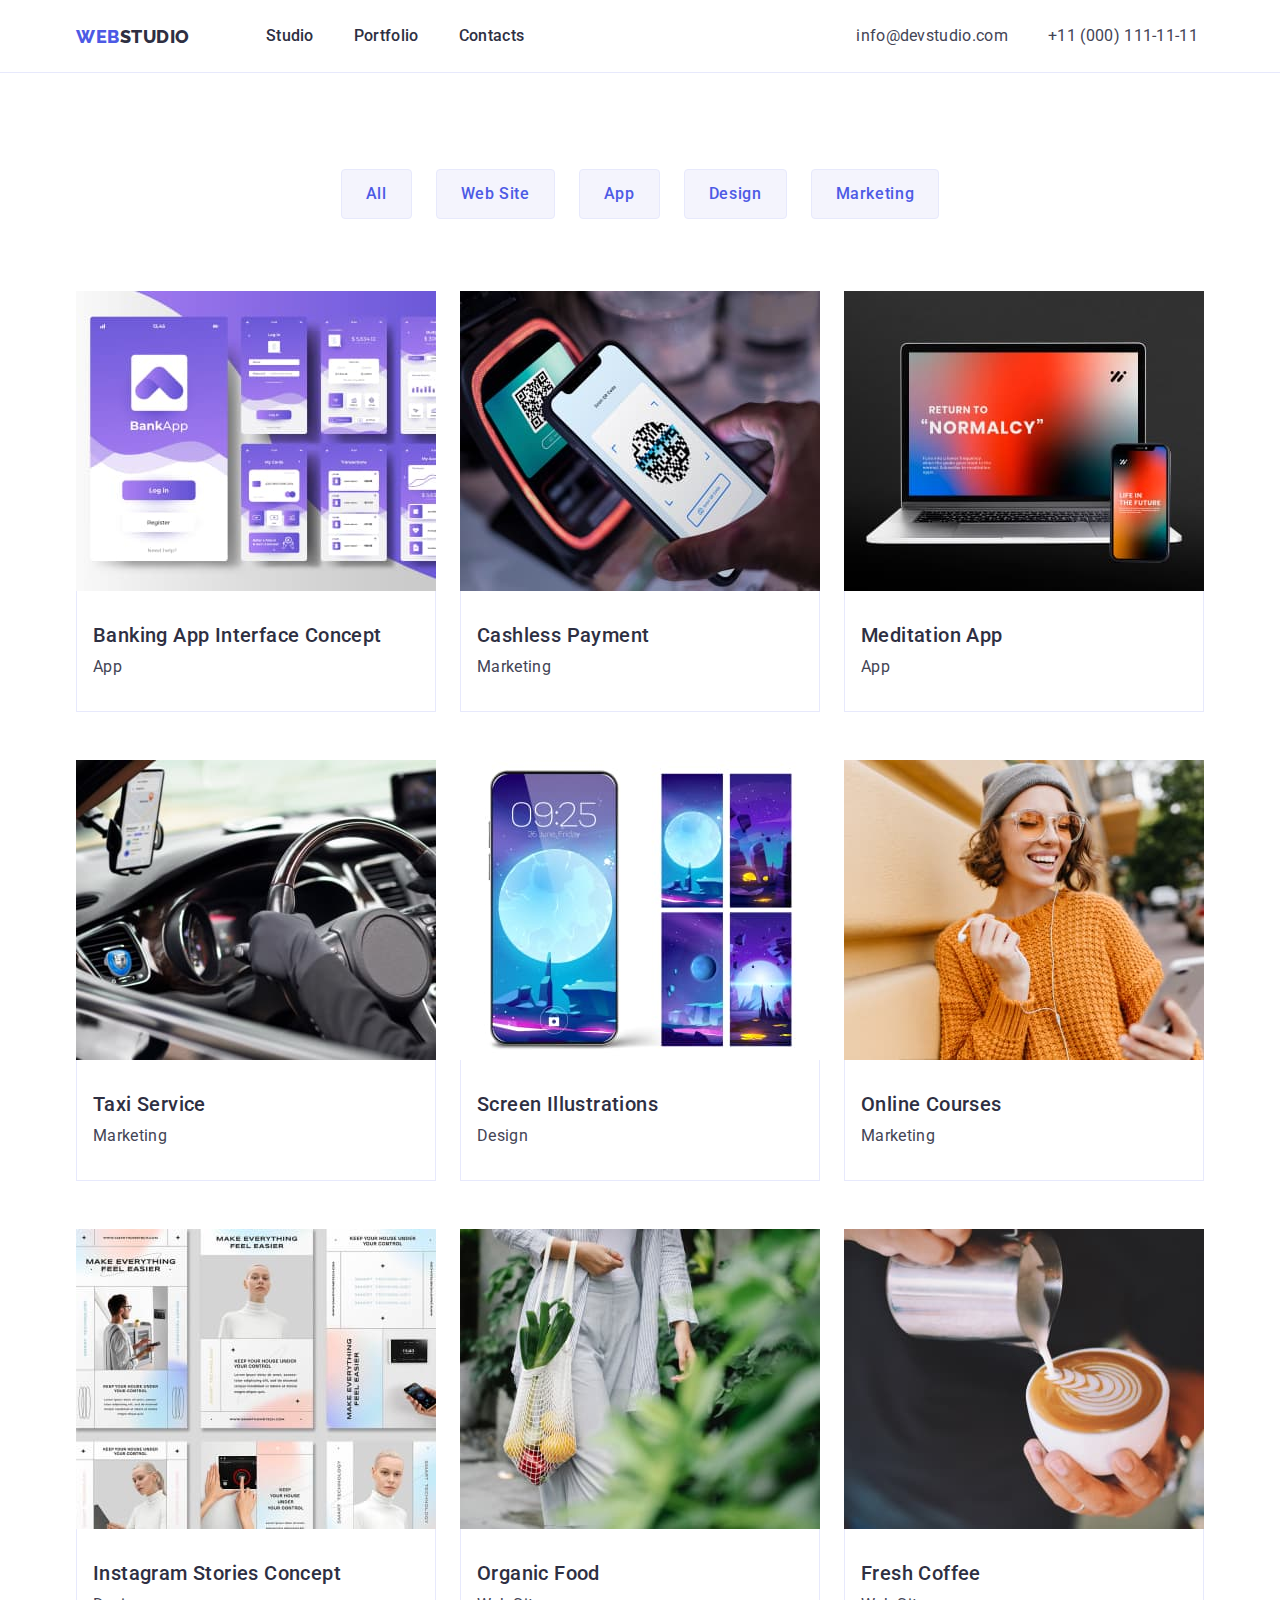
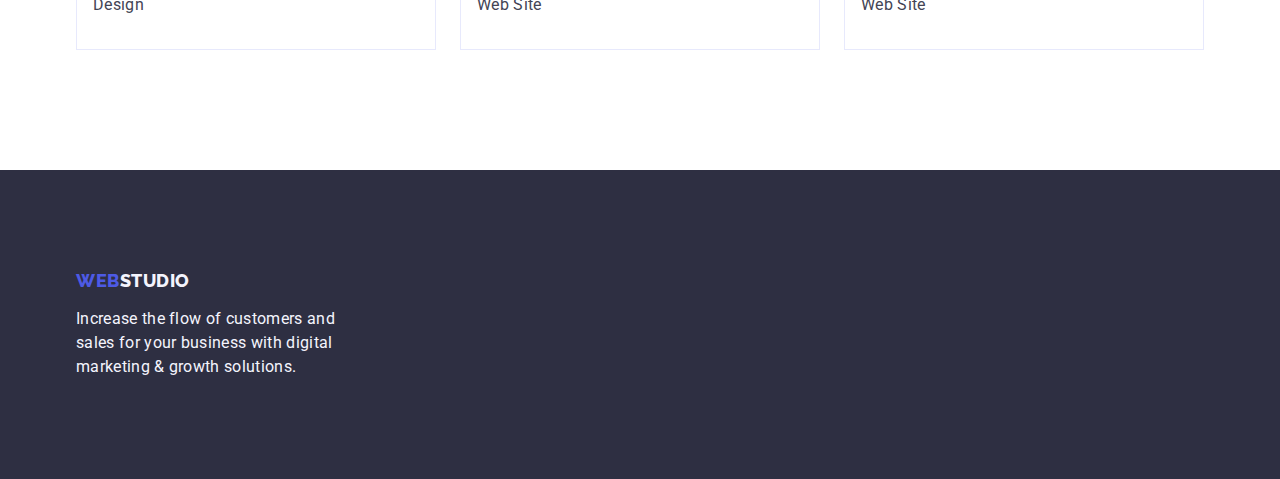
==== commit 4a996b46: "check1" ====
--- a/portfolio.html
+++ b/portfolio.html
@@ -24,11 +24,14 @@
     <link rel="shortcut icon" href="./images/icon-Web.svg" type="image/svg" />
     <link rel="stylesheet" href="./css/styles.css" />
   </head>
+
   <body>
     <header class="header">
       <div class="container header-container">
         <nav class="nav">
-          <a class="logo link" href="">Web<span class="studio">Studio</span></a>
+          <a class="logo-header logo link" href=""
+            >Web<span class="studio">Studio</span></a
+          >
           <ul class="nav-list list">
             <li class="nav-item">
               <a class="nav-links link" href="./index.html">Studio</a>
@@ -57,6 +60,7 @@
         </address>
       </div>
     </header>
+
     <main>
       <section class="section-portfolio">
         <div class="container">
@@ -79,164 +83,201 @@
             </li>
           </ul>
         </div>
-        <div class="container">
-          <ul class="list">
+        <div class="project-container container">
+          <ul class="project-cards list">
             <!-- Row 1 -->
-            <li>
-              <a
-                href=""
-                class="link"
-                target="_blank"
-                rel="noopener noreferrer"
-                aria-label="link Banking App Interface Concept"
-                ><img
-                  src="./images/Row1/ProjectCard1/img.jpg"
-                  width="360"
-                  alt="Banking App Interface Concept"
-                />
-                <h2 class="card-name">Banking App Interface Concept</h2>
-                <p class="card-text">App</p></a
-              >
-            </li>
-            <li>
-              <a
-                href=""
-                class="link"
-                target="_blank"
-                rel="noopener noreferrer"
-                aria-label="link Cashless Payment"
-                ><img
-                  src="./images/Row1/ProjectCard2/img.jpg"
-                  width="360"
-                  alt="Cashless Payment"
-                />
-                <h2 class="card-name">Cashless Payment</h2>
-                <p class="card-text">Marketing</p></a
-              >
-            </li>
-            <li>
-              <a
-                href=""
-                class="link"
-                target="_blank"
-                rel="noopener noreferrer"
-                aria-label="link Meditation App"
-                ><img
-                  src="./images/Row1/ProjectCard3/img.jpg"
-                  width="360"
-                  alt="Meditation App"
-                />
-                <h2 class="card-name">Meditation App</h2>
-                <p class="card-text">App</p></a
-              >
+            <li class="project-cards-item">
+              <div class="project-card-full">
+                <a
+                  href=""
+                  class="card-link link"
+                  target="_blank"
+                  rel="noopener noreferrer"
+                  aria-label="link Banking App Interface Concept"
+                  ><img
+                    src="./images/Row1/ProjectCard1/img.jpg"
+                    width="360"
+                    alt="Banking App Interface Concept"
+                  />
+                  <div class="project-card-content">
+                    <h2 class="card-name">Banking App Interface Concept</h2>
+                    <p class="card-text">App</p>
+                  </div>
+                </a>
+              </div>
+            </li>
+            <li class="project-cards-item">
+              <div class="project-card-full">
+                <a
+                  href=""
+                  class="card-link link"
+                  target="_blank"
+                  rel="noopener noreferrer"
+                  aria-label="link Cashless Payment"
+                  ><img
+                    src="./images/Row1/ProjectCard2/img.jpg"
+                    width="360"
+                    alt="Cashless Payment"
+                  />
+                  <div class="project-card-content">
+                    <h2 class="card-name">Cashless Payment</h2>
+                    <p class="card-text">Marketing</p>
+                  </div>
+                </a>
+              </div>
+            </li>
+            <li class="project-cards-item">
+              <div class="project-card-full">
+                <a
+                  href=""
+                  class="card-link link"
+                  target="_blank"
+                  rel="noopener noreferrer"
+                  aria-label="link Meditation App"
+                  ><img
+                    src="./images/Row1/ProjectCard3/img.jpg"
+                    width="360"
+                    alt="Meditation App"
+                  />
+                  <div class="project-card-content">
+                    <h2 class="card-name">Meditation App</h2>
+                    <p class="card-text">App</p>
+                  </div>
+                </a>
+              </div>
             </li>
             <!-- Row 2 -->
-            <li>
-              <a
-                href=""
-                class="link"
-                target="_blank"
-                rel="noopener noreferrer"
-                aria-label="link Taxi Service"
-                ><img
-                  src="./images/Row2/ProjectCard1/img.jpg"
-                  width="360"
-                  alt="Taxi Service"
-                />
-                <h2 class="card-name">Taxi Service</h2>
-                <p class="card-text">Marketing</p></a
-              >
-            </li>
-            <li>
-              <a
-                href=""
-                class="link"
-                target="_blank"
-                rel="noopener noreferrer"
-                aria-label="link Screen Illustrations"
-                ><img
-                  src="./images/Row2/ProjectCard2/img.jpg"
-                  width="360"
-                  alt="Screen Illustrations"
-                />
-                <h2 class="card-name">Screen Illustrations</h2>
-                <p class="card-text">Design</p></a
-              >
-            </li>
-            <li>
-              <a
-                href=""
-                class="link"
-                target="_blank"
-                rel="noopener noreferrer"
-                aria-label="link Online Courses"
-                ><img
-                  src="./images/Row2/ProjectCard3/img.jpg"
-                  width="360"
-                  alt="Online Courses"
-                />
-                <h2 class="card-name">Online Courses</h2>
-                <p class="card-text">Marketing</p></a
-              >
+            <li class="project-cards-item">
+              <div class="project-card-full">
+                <a
+                  href=""
+                  class="card-link link"
+                  target="_blank"
+                  rel="noopener noreferrer"
+                  aria-label="link Taxi Service"
+                  ><img
+                    src="./images/Row2/ProjectCard1/img.jpg"
+                    width="360"
+                    alt="Taxi Service"
+                  />
+                  <div class="project-card-content">
+                    <h2 class="card-name">Taxi Service</h2>
+                    <p class="card-text">Marketing</p>
+                  </div>
+                </a>
+              </div>
+            </li>
+            <li class="project-cards-item">
+              <div class="project-card-full">
+                <a
+                  href=""
+                  class="card-link link"
+                  target="_blank"
+                  rel="noopener noreferrer"
+                  aria-label="link Screen Illustrations"
+                  ><img
+                    src="./images/Row2/ProjectCard2/img.jpg"
+                    width="360"
+                    alt="Screen Illustrations"
+                  />
+                  <div class="project-card-content">
+                    <h2 class="card-name">Screen Illustrations</h2>
+                    <p class="card-text">Design</p>
+                  </div>
+                </a>
+              </div>
+            </li>
+            <li class="project-cards-item">
+              <div class="project-card-full">
+                <a
+                  href=""
+                  class="card-link link"
+                  target="_blank"
+                  rel="noopener noreferrer"
+                  aria-label="link Online Courses"
+                  ><img
+                    src="./images/Row2/ProjectCard3/img.jpg"
+                    width="360"
+                    alt="Online Courses"
+                  />
+                  <div class="project-card-content">
+                    <h2 class="card-name">Online Courses</h2>
+                    <p class="card-text">Marketing</p>
+                  </div>
+                </a>
+              </div>
             </li>
             <!-- Row 3 -->
-            <li>
-              <a
-                href=""
-                class="link"
-                target="_blank"
-                rel="noopener noreferrer"
-                aria-label="link Instagram Stories Concept"
-                ><img
-                  src="./images/Row3/ProjectCard1/img.jpg"
-                  width="360"
-                  alt="Instagram Stories Concept"
-                />
-                <h2 class="card-name">Instagram Stories Concept</h2>
-                <p class="card-text">Design</p></a
-              >
-            </li>
-            <li>
-              <a
-                href=""
-                class="link"
-                target="_blank"
-                rel="noopener noreferrer"
-                aria-label="link Organic Food"
-                ><img
-                  src="./images/Row3/ProjectCard2/img.jpg"
-                  width="360"
-                  alt="Organic Food"
-                />
-                <h2 class="card-name">Organic Food</h2>
-                <p class="card-text">Web Site</p></a
-              >
-            </li>
-            <li>
-              <a
-                href=""
-                class="link"
-                target="_blank"
-                rel="noopener noreferrer"
-                aria-label="link Fresh Coffee"
-                ><img
-                  src="./images/Row3/ProjectCard3/img.jpg"
-                  width="360"
-                  alt="Fresh Coffee"
-                />
-                <h2 class="card-name">Fresh Coffee</h2>
-                <p class="card-text">Web Site</p></a
-              >
+            <li class="project-cards-item">
+              <div class="project-card-full">
+                <a
+                  href=""
+                  class="card-link link"
+                  target="_blank"
+                  rel="noopener noreferrer"
+                  aria-label="link Instagram Stories Concept"
+                  ><img
+                    src="./images/Row3/ProjectCard1/img.jpg"
+                    width="360"
+                    alt="Instagram Stories Concept"
+                  />
+                  <div class="project-card-content">
+                    <h2 class="card-name">Instagram Stories Concept</h2>
+                    <p class="card-text">Design</p>
+                  </div>
+                </a>
+              </div>
+            </li>
+            <li class="project-cards-item">
+              <div class="project-card-full">
+                <a
+                  href=""
+                  class="card-link link"
+                  target="_blank"
+                  rel="noopener noreferrer"
+                  aria-label="link Organic Food"
+                  ><img
+                    src="./images/Row3/ProjectCard2/img.jpg"
+                    width="360"
+                    alt="Organic Food"
+                  />
+                  <div class="project-card-content">
+                    <h2 class="card-name">Organic Food</h2>
+                    <p class="card-text">Web Site</p>
+                  </div>
+                </a>
+              </div>
+            </li>
+            <li class="project-cards-item">
+              <div class="project-card-full">
+                <a
+                  href=""
+                  class="card-link link"
+                  target="_blank"
+                  rel="noopener noreferrer"
+                  aria-label="link Fresh Coffee"
+                  ><img
+                    src="./images/Row3/ProjectCard3/img.jpg"
+                    width="360"
+                    alt="Fresh Coffee"
+                  />
+                  <div class="project-card-content">
+                    <h2 class="card-name">Fresh Coffee</h2>
+                    <p class="card-text">Web Site</p>
+                  </div>
+                </a>
+              </div>
             </li>
           </ul>
         </div>
       </section>
     </main>
+
     <footer class="footer">
       <div class="container footer-container">
-        <div class="footer-logo-container">
-          <a class="logo link" href="">Web<span class="studio">Studio</span></a>
-        </div>
+        <a class="logo-footer logo link" href=""
+          >Web<span class="studio">Studio</span></a
+        >
         <p class="bottom-text">
           Increase the flow of customers and sales for your business with
           digital marketing & growth solutions.
--- a/css/styles.css
+++ b/css/styles.css
@@ -9,7 +9,6 @@
     margin-top: 0;
     margin-bottom: 0;
 }
-
 ul,
 ol {
     margin-top: 0;
@@ -26,117 +25,6 @@
 .contacts-header {
     font-style: normal;
 }
-.list-item:not(:last-child) {
-    margin-bottom: 20px;
-}
-/* reset end */
-
-:root {
-    --primary-font: 'Roboto', sans-serif;
-    --logo-font: 'Raleway', sans-serif;
-    --primary-brand: #4D5AE5;
-    --pressed-state: #404BBF;
-    --light: #F4F4FD;
-    --dark: #2E2F42;
-    --white-background: #FFFFFF;
-    --text: #434455;
-    --accent: #E7E9FC;
-}
-
-body {
-    font-family: var(--primary-font);
-    color: var(--text);
-    background-color: var(--white-background);
-    font-size: 16px;
-    line-height: 1.5;
-    letter-spacing: 0.32px;
-    word-wrap: break-word;
-}
-img,
-svg {
-    display: block;
-}
-.header {
-    max-width: 100%;
-    border-bottom: 1px solid var(--accent);
-}
-.container {
-    width: 1158px;
-    margin: 0 auto;
-    padding: 0 15px;
-}
-.header-container {
-    display: flex;
-    height: 72px;
-    align-content: center;
-}
-.nav {
-    display: flex;
-    margin: auto 0;
-}
-.nav-list {
-    display: flex;
-    gap: 40px;
-    margin-right: 332px;
-    margin-left: 76px;
-}
-.logo.link {
-    color: var(--primary-brand);
-    font-size: 18px;
-    font-family: Raleway, sans-serif;
-    font-weight: 800;
-    text-transform: uppercase;
-    line-height: 1.17;
-    letter-spacing: 0.54px;
-    height: 24px;
-}
-.nav .studio {
-    color: var(--dark);
-}
-.nav-links {
-    display: inline-block;
-    color: var(--dark);
-    font-weight: 500;
-}
-
-.contacts-header {
-    display: flex;
-}
-.contacts {
-    display: flex;
-    align-items: center;
-    gap: 40px;
-}
-.contacts-links {
-    color: var(--text);
-}
-.contacts-item {
-    max-width: 153px;
-    height: 24px;
-}
-
-.hero {background-color: var(--dark)}
-.main-title {
-    color: var(--white-background);
-    font-size: 56px;
-    text-align: center;
-    font-weight: 700;
-    line-height: 1.07;
-    letter-spacing: 1.12px;
-    word-wrap: break-word;
-}
-.hero-btn {
-    background-color: var(--primary-brand);
-    color: var(--white-background);
-    font-weight: 500;
-    line-height: 1.5;
-    letter-spacing: 0.64px;
-    cursor: pointer;
-}
-.hero-btn:hover, .hero-btn:focus, .hero-btn:active {
-background-color: var(--pressed-state);
-}
-
 .visually-hidden {
     position: absolute;
     width: 1px;
@@ -149,13 +37,151 @@
     clip: rect(0 0 0 0);
     overflow: hidden;
 }
-
+/*  видалення лишнього маржіна
+    .list-item:not(:last-child) {
+    margin-bottom: XXXpx;
+} */
+/* reset end */
+
+:root {
+    --primary-font: 'Roboto', sans-serif;
+    --logo-font: 'Raleway', sans-serif;
+    --primary-brand: #4D5AE5;
+    --pressed-state: #404BBF;
+    --light: #F4F4FD;
+    --dark: #2E2F42;
+    --white-background: #FFFFFF;
+    --text: #434455;
+    --accent: #E7E9FC;
+    --indent-col: 8px;
+    --indent-row: 48px;
+    --item: 4;
+}
+
+body {
+    font-family: var(--primary-font);
+    color: var(--text);
+    background-color: var(--white-background);
+    font-size: 16px;
+    line-height: 1.5;
+    letter-spacing: 0.32px;
+    word-wrap: break-word;
+}
+img,
+svg {
+    display: block;
+    max-width: 100%;
+    height: auto;
+}
+.header {
+    display: block;
+    max-width: 100%;
+    border-bottom: 1px solid var(--accent);
+}
+.container {
+    width: 1158px;
+    margin: 0 auto;
+    padding: 0 15px;
+}
+.header-container {
+    display: flex;
+    align-items: center;
+}
+.logo.link {
+    color: var(--primary-brand);
+    font-size: 18px;
+    font-family: Raleway, sans-serif;
+    font-weight: 800;
+    text-transform: uppercase;
+    line-height: 1.17;
+    letter-spacing: 0.54px;
+    }
+.logo-header {
+    display: inline-block;
+    padding: 25.5px 0;
+    margin-right: 76px;
+}
+.nav {
+    display: flex;
+}
+.nav-list {
+    display: flex;
+    gap: 40px;
+    padding: 24px 0;
+    margin-right: 332px;
+}
+.nav .studio {
+    color: var(--dark);
+}
+.nav-links {
+    display: inline-block;
+    color: var(--dark);
+    font-weight: 500;
+}
+.contacts {
+    display: flex;
+    align-items: center;
+    gap: 40px;
+}
+.contacts-links {
+    color: var(--text);
+}
+
+.hero {
+    background-color: var(--dark);
+}
+.hero-container {
+    padding: 188px 0;
+    display: flex;
+    flex-direction: column;
+    align-items: center;
+}
+.main-title {
+    color: var(--white-background);
+    font-size: 56px;
+    text-align: center;
+    font-weight: 700;
+    line-height: 1.07;
+    letter-spacing: 1.12px;
+    word-wrap: break-word;
+    width: 496px;
+    margin-bottom: 48px;
+}
+.hero-btn {
+    background-color: var(--primary-brand);
+    color: var(--white-background);
+    font-weight: 500;
+    line-height: 1.5;
+    letter-spacing: 0.64px;
+    cursor: pointer;
+    border-radius: 4px;
+    box-shadow: 0px 4px 4px rgba(0, 0, 0, 0.15);
+    border-width: 0;
+    padding: 16px 32px;
+    width:fit-content;
+    }
+.hero-btn:hover, .hero-btn:focus, .hero-btn:active {
+background-color: var(--pressed-state);
+}
+
+.what-container {
+    padding-bottom: 120px;
+}
+.features-list {
+    display: flex;
+    gap: 24px;
+    padding: 120px 0;
+}
+.feature-item {
+    width: 264px;
+}
 .feature-name {
     color: var(--dark);
     font-size: 20px;
     font-weight: 500;
     line-height: 1.2;
     letter-spacing: 0.40px;
+    margin-bottom: 8px;
 }
 .name-what {
     color: var(--dark);
@@ -165,6 +191,11 @@
     text-transform: capitalize;
     line-height: 1.11;
     letter-spacing: 0.72px;
+    margin-bottom: 72px;
+}
+.what-list {
+    display: flex;
+    gap: 24px;
 }
 
 .filters {
@@ -200,7 +231,53 @@
     border-color: var(--pressed-state);
     box-shadow: 0px 2px 2px rgba(0, 0, 0, 0.12);
 }
-
+.project-container {
+    padding-bottom: 120px;
+}
+.project-cards {
+    display: flex;
+    flex-wrap: wrap;
+    column-gap: var(--indent-col);
+    row-gap: var(--indent-row);
+    justify-content: space-between;
+    align-items: first baseline;
+    --items: 3;
+    --indent-col: 24px;
+}
+.project-cards-item {
+    flex-basis: calc((100% - var(--indent-col) * var(--item) - 1) / var(--item));
+}
+.project-card-full {
+    
+ }
+.project-card-content {
+    border: 1px solid var(--accent);
+    border-top: 0;
+    display: inline-flex;
+    width: 360px;
+    padding: 32px 16px;
+    flex-direction: column;
+    gap: 8px;
+}
+.team-list-item {
+    flex-basis: calc((100% - var(--indent-col) * var(--item) - 1) / var(--item));
+    background-color: var(--white-background);
+    box-shadow: 0px 2px 1px rgba(46, 47, 66, 0.08);
+    border-bottom-left-radius: 4px;
+    border-bottom-right-radius: 4px;
+}
+.team-cards-container {
+    padding: 120px 15px;
+}
+.team-cards-list {
+    display: flex;
+    flex-wrap: wrap;
+    column-gap: var(--indent-col);
+    justify-content: space-between;
+    align-items: first baseline;
+    --items: 4;
+    --indent-col: 24px;
+}
 .team-cards {background-color: var(--light);}
 .card-name {
     color: var(--dark);
@@ -209,26 +286,31 @@
     line-height: 1.2;
     letter-spacing: 0.40px;
 }
+.team-cards-content {
+    width: 100%;
+    height: 100%;
+    flex-direction: column;
+    justify-content: center;
+    align-items: center;
+    gap: 8px;
+    display: inline-flex;
+    padding: 32px 16px;
+}
 .card-text {color: var(--text);}
-.team-list {background-color: var(--white-background);}
 
 .footer-container {
-    height: 312px;
-}
-
-.footer-logo-container {
-    display: flex;
-    padding-top: 100px;
-    margin-bottom: 16px;
-}
+    display: flex;
+    flex-direction: column;
+    padding: 100px 15px;
+    gap: 16px;
+    }
+
 .footer .studio {
     color: var(--light);
 }
 .bottom-text {
     color: var(--light);
-    display: flex;
     width: 264px;
-    height: 72px;
 }
 .footer {
     background-color: var(--dark)}
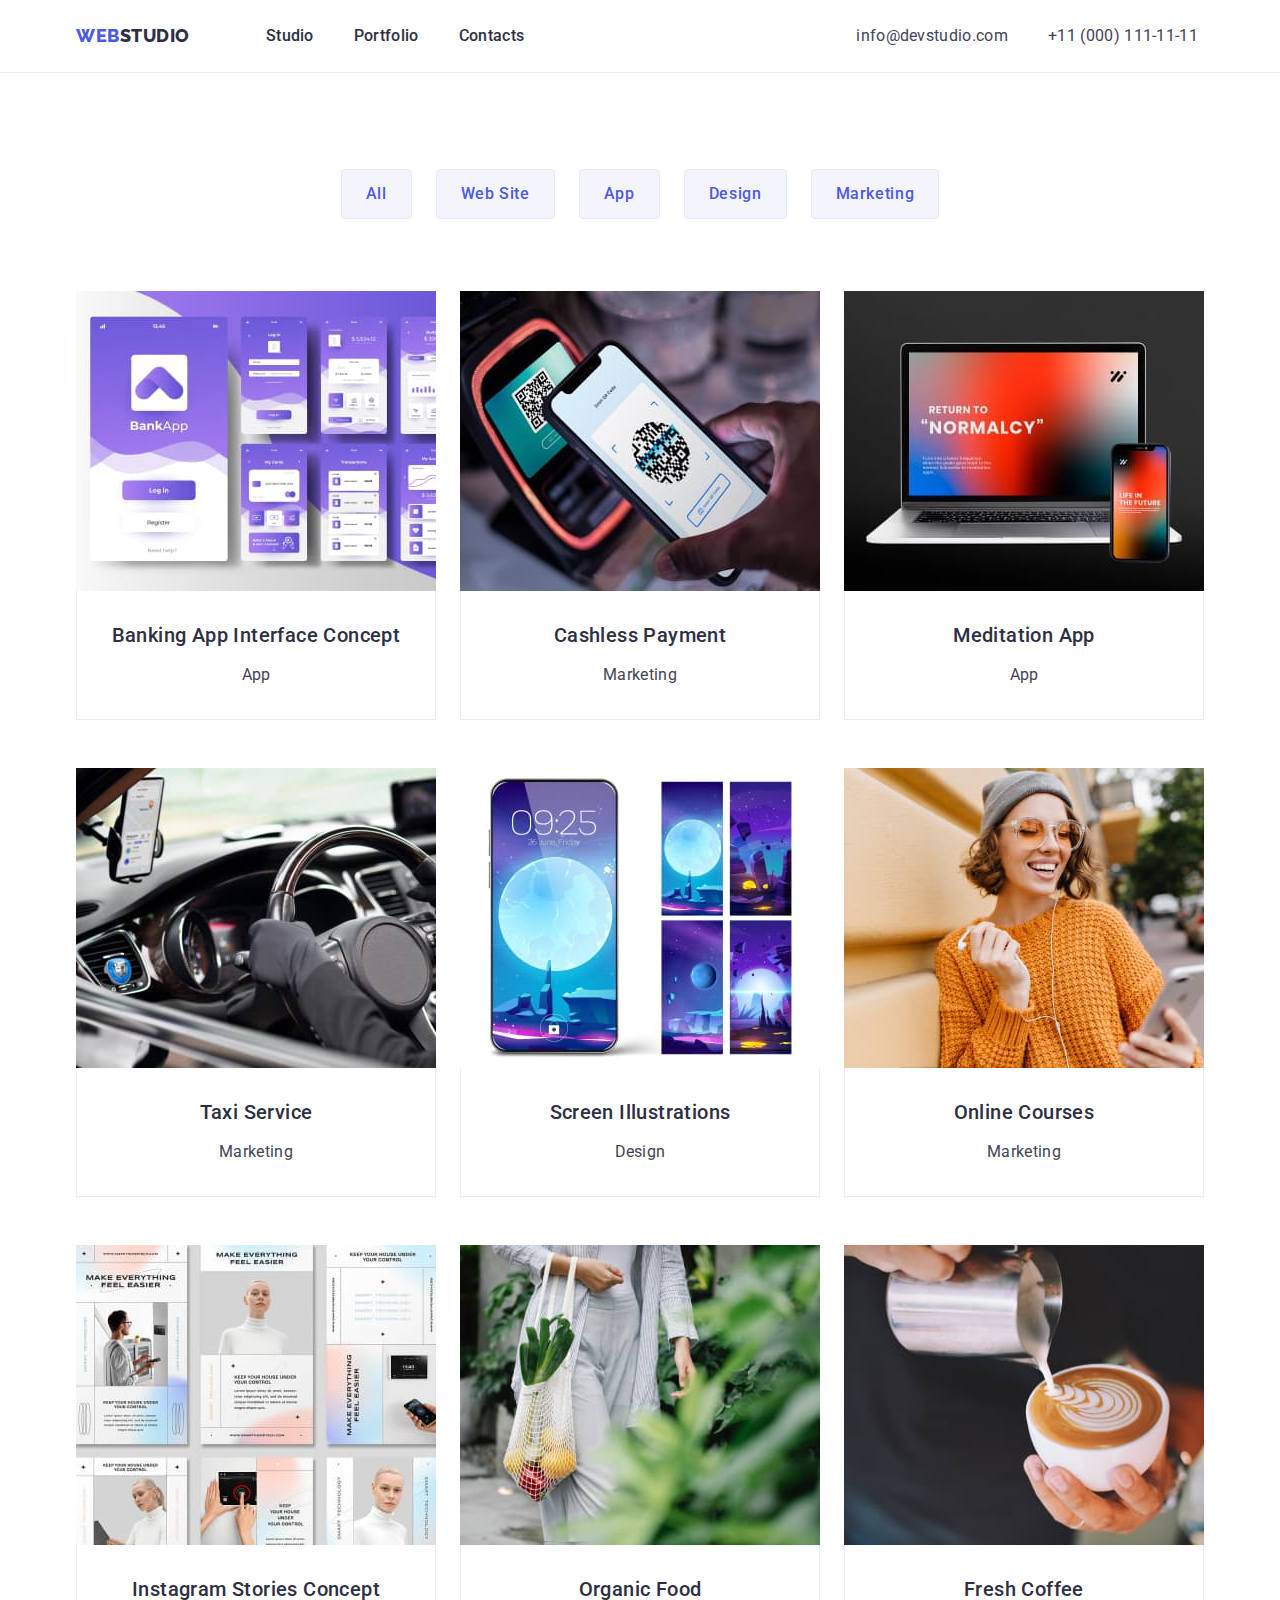
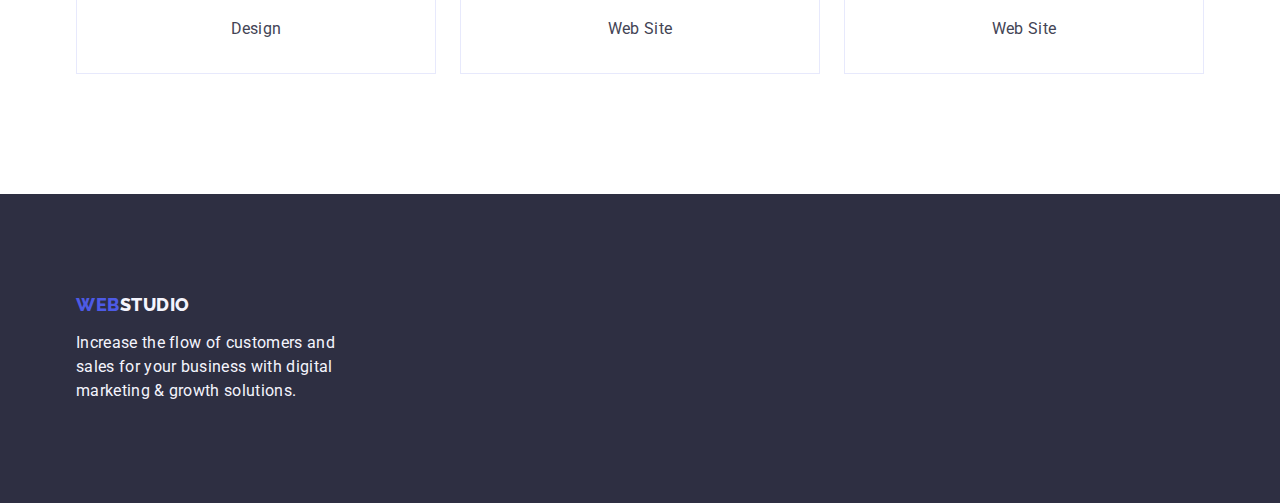
==== commit 49eacbbe: "check2" ====
--- a/portfolio.html
+++ b/portfolio.html
@@ -82,8 +82,7 @@
               <button class="filters-btn" type="button">Marketing</button>
             </li>
           </ul>
-        </div>
-        <div class="project-container container">
+
           <ul class="project-cards list">
             <!-- Row 1 -->
             <li class="project-cards-item">
@@ -275,10 +274,10 @@
 
     <footer class="footer">
       <div class="container footer-container">
-        <a class="logo-footer logo link" href=""
+        <a class="footer-logo logo link" href=""
           >Web<span class="studio">Studio</span></a
         >
-        <p class="bottom-text">
+        <p class="footer-text">
           Increase the flow of customers and sales for your business with
           digital marketing & growth solutions.
         </p>
--- a/css/styles.css
+++ b/css/styles.css
@@ -37,10 +37,11 @@
     clip: rect(0 0 0 0);
     overflow: hidden;
 }
-/*  видалення лишнього маржіна
+/*  приклад видалення лишнього маржіна
     .list-item:not(:last-child) {
     margin-bottom: XXXpx;
 } */
+
 /* reset end */
 
 :root {
@@ -73,15 +74,23 @@
     max-width: 100%;
     height: auto;
 }
+.list .link:hover,
+.list .link:focus,
+.list .link:active {
+    color: var(--pressed-state);
+}
+.container {
+    width: 1158px;
+    margin: 0 auto;
+    padding: 0 15px;
+}
+
+/* HEADER */
+
 .header {
     display: block;
     max-width: 100%;
     border-bottom: 1px solid var(--accent);
-}
-.container {
-    width: 1158px;
-    margin: 0 auto;
-    padding: 0 15px;
 }
 .header-container {
     display: flex;
@@ -98,16 +107,15 @@
     }
 .logo-header {
     display: inline-block;
-    padding: 25.5px 0;
     margin-right: 76px;
 }
 .nav {
     display: flex;
+    align-items: center;
 }
 .nav-list {
     display: flex;
     gap: 40px;
-    padding: 24px 0;
     margin-right: 332px;
 }
 .nav .studio {
@@ -117,6 +125,7 @@
     display: inline-block;
     color: var(--dark);
     font-weight: 500;
+    padding: 24px 0;
 }
 .contacts {
     display: flex;
@@ -127,11 +136,13 @@
     color: var(--text);
 }
 
-.hero {
+/* INDEX SECTION 1 */
+
+.hero-section {
+    padding: 188px 0;
     background-color: var(--dark);
 }
 .hero-container {
-    padding: 188px 0;
     display: flex;
     flex-direction: column;
     align-items: center;
@@ -144,7 +155,7 @@
     line-height: 1.07;
     letter-spacing: 1.12px;
     word-wrap: break-word;
-    width: 496px;
+    max-width: 496px;
     margin-bottom: 48px;
 }
 .hero-btn {
@@ -158,22 +169,24 @@
     box-shadow: 0px 4px 4px rgba(0, 0, 0, 0.15);
     border-width: 0;
     padding: 16px 32px;
-    width:fit-content;
+    min-width: 169px;
+    border: none;
     }
 .hero-btn:hover, .hero-btn:focus, .hero-btn:active {
 background-color: var(--pressed-state);
 }
 
-.what-container {
-    padding-bottom: 120px;
+/* INDEX SECTION 2 */
+
+.features-section {
+    padding: 120px 0;
 }
 .features-list {
     display: flex;
     gap: 24px;
-    padding: 120px 0;
 }
 .feature-item {
-    width: 264px;
+    width calc((100% - 3 * 24px) / 4);
 }
 .feature-name {
     color: var(--dark);
@@ -183,7 +196,13 @@
     letter-spacing: 0.40px;
     margin-bottom: 8px;
 }
-.name-what {
+
+/* INDEX SECTION 3 */
+
+.what-section {
+    padding-bottom: 120px;
+}
+.what-title {
     color: var(--dark);
     font-size: 36px;
     font-weight: 700;
@@ -195,14 +214,84 @@
 }
 .what-list {
     display: flex;
+    row-gap: var(--indent-row);
+    justify-content: space-between;
+    align-items: first baseline;
+    --items: 3;
+    --indent-col: 24px;
+}
+.what-list-item {
+    flex-basis: calc((100% - var(--indent-col) * var(--item) - 1) / var(--item));
+}
+
+/* INDEX SECTION 4 */
+
+.team-cards-section {
+    background-color: var(--light);
+    padding: 120px 0;
+}
+.team-list-item {
+    flex-basis: calc((100% - var(--indent-col) * var(--item) - 1) / var(--item));
+    background-color: var(--white-background);
+    box-shadow: 0px 2px 1px rgba(46, 47, 66, 0.08);
+    border-bottom-left-radius: 4px;
+    border-bottom-right-radius: 4px;
+}
+.team-cards-list {
+    display: flex;
+    flex-wrap: wrap;
+    column-gap: var(--indent-col);
+    justify-content: space-between;
+    align-items: first baseline;
+    --items: 4;
+    --indent-col: 24px;
     gap: 24px;
 }
-
+.card-name {
+    color: var(--dark);
+    font-size: 20px;
+    font-weight: 500;
+    line-height: 1.2;
+    letter-spacing: 0.40px;
+    text-align: center;
+    margin-bottom: 8px;
+}
+.team-cards-content {
+    padding: 32px 0;
+}
+.card-text {
+    color: var(--text);
+    text-align: center;
+}
+
+/* FOOTER */
+
+.footer {
+    background-color: var(--dark);
+    padding: 100px 0;
+}
+.footer-logo {
+    display: inline-block;
+    margin-bottom: 16px;
+}
+.footer .studio {
+    color: var(--light);
+}
+.footer-text {
+    color: var(--light);
+    max-width: 264px;
+}
+
+/* PORTFOLIO */
+
+.section-portfolio {
+    padding-top: 96px;
+    padding-bottom: 120px;
+}
 .filters {
     display: flex;
     align-content: center;
     justify-content: center;
-    padding-top: 96px;
     margin-bottom: 72px;
     gap: 24px;
 }
@@ -215,10 +304,7 @@
     cursor: pointer;
     width: 100%;
     height: 100%;
-    padding-left: 24px;
-    padding-right: 24px;
-    padding-top: 12px;
-    padding-bottom: 12px;
+    padding: 12px 24px;
     border-radius: 4px;
     border: 1px solid var(--accent);
     justify-content: center;
@@ -228,12 +314,10 @@
 .filters-btn:hover, .filter-btn:focus, .filter-btn:active {
     background-color: var(--pressed-state);
     color: var(--white-background);
-    border-color: var(--pressed-state);
+    border: 1px solid transparent;
     box-shadow: 0px 2px 2px rgba(0, 0, 0, 0.12);
 }
-.project-container {
-    padding-bottom: 120px;
-}
+
 .project-cards {
     display: flex;
     flex-wrap: wrap;
@@ -248,7 +332,7 @@
     flex-basis: calc((100% - var(--indent-col) * var(--item) - 1) / var(--item));
 }
 .project-card-full {
-    
+
  }
 .project-card-content {
     border: 1px solid var(--accent);
@@ -258,63 +342,4 @@
     padding: 32px 16px;
     flex-direction: column;
     gap: 8px;
-}
-.team-list-item {
-    flex-basis: calc((100% - var(--indent-col) * var(--item) - 1) / var(--item));
-    background-color: var(--white-background);
-    box-shadow: 0px 2px 1px rgba(46, 47, 66, 0.08);
-    border-bottom-left-radius: 4px;
-    border-bottom-right-radius: 4px;
-}
-.team-cards-container {
-    padding: 120px 15px;
-}
-.team-cards-list {
-    display: flex;
-    flex-wrap: wrap;
-    column-gap: var(--indent-col);
-    justify-content: space-between;
-    align-items: first baseline;
-    --items: 4;
-    --indent-col: 24px;
-}
-.team-cards {background-color: var(--light);}
-.card-name {
-    color: var(--dark);
-    font-size: 20px;
-    font-weight: 500;
-    line-height: 1.2;
-    letter-spacing: 0.40px;
-}
-.team-cards-content {
-    width: 100%;
-    height: 100%;
-    flex-direction: column;
-    justify-content: center;
-    align-items: center;
-    gap: 8px;
-    display: inline-flex;
-    padding: 32px 16px;
-}
-.card-text {color: var(--text);}
-
-.footer-container {
-    display: flex;
-    flex-direction: column;
-    padding: 100px 15px;
-    gap: 16px;
-    }
-
-.footer .studio {
-    color: var(--light);
-}
-.bottom-text {
-    color: var(--light);
-    width: 264px;
-}
-.footer {
-    background-color: var(--dark)}
-
-.list .link:hover,
-.list .link:focus,
-.list .link:active {color: var(--pressed-state);}
+}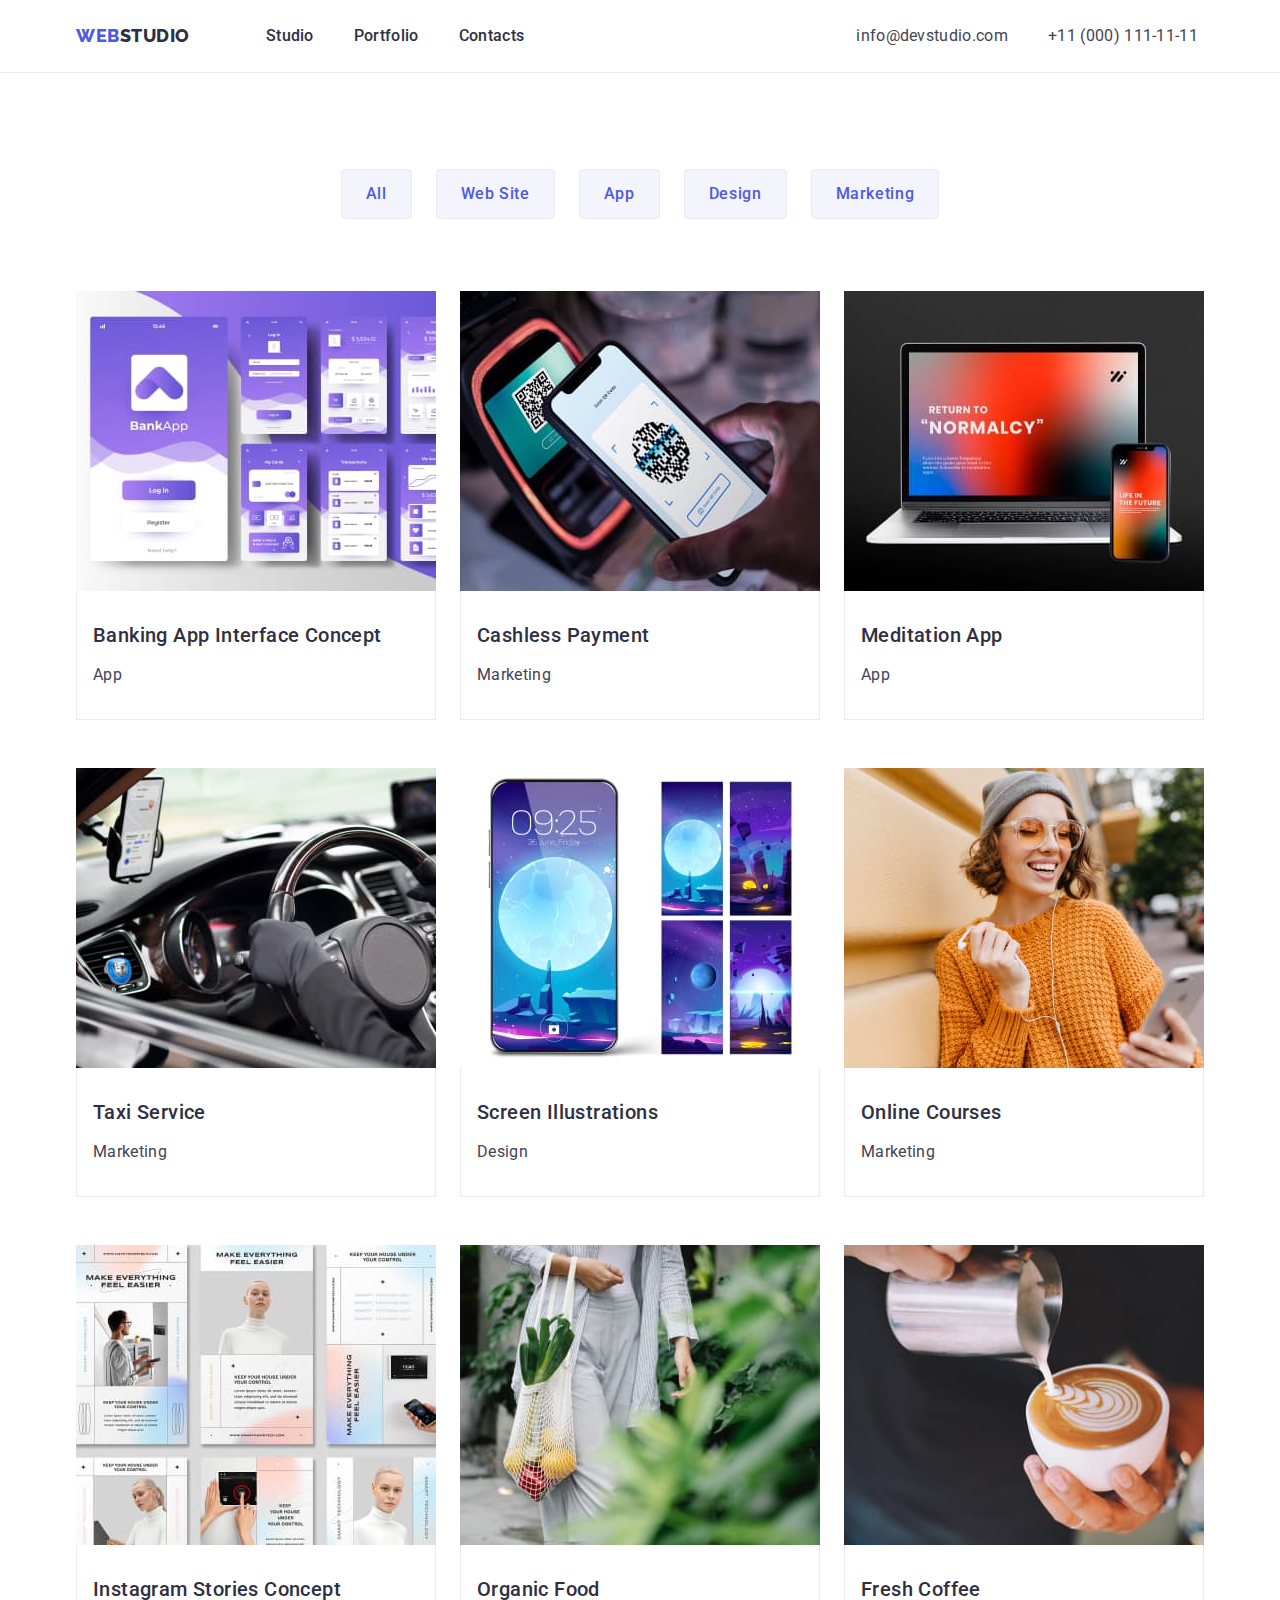
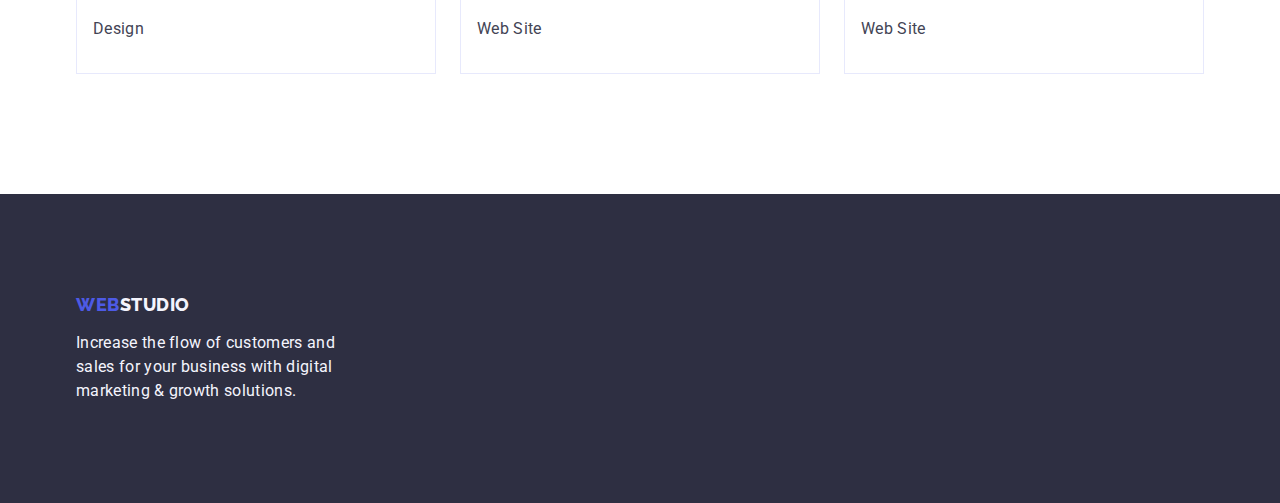
==== commit 34de4783: "check3" ====
--- a/portfolio.html
+++ b/portfolio.html
@@ -86,186 +86,174 @@
           <ul class="project-cards list">
             <!-- Row 1 -->
             <li class="project-cards-item">
-              <div class="project-card-full">
-                <a
-                  href=""
-                  class="card-link link"
-                  target="_blank"
-                  rel="noopener noreferrer"
-                  aria-label="link Banking App Interface Concept"
-                  ><img
-                    src="./images/Row1/ProjectCard1/img.jpg"
-                    width="360"
-                    alt="Banking App Interface Concept"
-                  />
-                  <div class="project-card-content">
-                    <h2 class="card-name">Banking App Interface Concept</h2>
-                    <p class="card-text">App</p>
-                  </div>
-                </a>
-              </div>
-            </li>
-            <li class="project-cards-item">
-              <div class="project-card-full">
-                <a
-                  href=""
-                  class="card-link link"
-                  target="_blank"
-                  rel="noopener noreferrer"
-                  aria-label="link Cashless Payment"
-                  ><img
-                    src="./images/Row1/ProjectCard2/img.jpg"
-                    width="360"
-                    alt="Cashless Payment"
-                  />
-                  <div class="project-card-content">
-                    <h2 class="card-name">Cashless Payment</h2>
-                    <p class="card-text">Marketing</p>
-                  </div>
-                </a>
-              </div>
-            </li>
-            <li class="project-cards-item">
-              <div class="project-card-full">
-                <a
-                  href=""
-                  class="card-link link"
-                  target="_blank"
-                  rel="noopener noreferrer"
-                  aria-label="link Meditation App"
-                  ><img
-                    src="./images/Row1/ProjectCard3/img.jpg"
-                    width="360"
-                    alt="Meditation App"
-                  />
-                  <div class="project-card-content">
-                    <h2 class="card-name">Meditation App</h2>
-                    <p class="card-text">App</p>
-                  </div>
-                </a>
-              </div>
+              <a
+                href=""
+                class="card-link link"
+                target="_blank"
+                rel="noopener noreferrer"
+                aria-label="link Banking App Interface Concept"
+                ><img
+                  src="./images/Row1/ProjectCard1/img.jpg"
+                  width="360"
+                  alt="Banking App Interface Concept"
+                />
+                <div class="project-card-content">
+                  <h2 class="card-name project-card-name">
+                    Banking App Interface Concept
+                  </h2>
+                  <p class="card-text project-card-text">App</p>
+                </div>
+              </a>
+            </li>
+            <li class="project-cards-item">
+              <a
+                href=""
+                class="card-link link"
+                target="_blank"
+                rel="noopener noreferrer"
+                aria-label="link Cashless Payment"
+                ><img
+                  src="./images/Row1/ProjectCard2/img.jpg"
+                  width="360"
+                  alt="Cashless Payment"
+                />
+                <div class="project-card-content">
+                  <h2 class="card-name project-card-name">Cashless Payment</h2>
+                  <p class="card-text project-card-text">Marketing</p>
+                </div>
+              </a>
+            </li>
+            <li class="project-cards-item">
+              <a
+                href=""
+                class="card-link link"
+                target="_blank"
+                rel="noopener noreferrer"
+                aria-label="link Meditation App"
+                ><img
+                  src="./images/Row1/ProjectCard3/img.jpg"
+                  width="360"
+                  alt="Meditation App"
+                />
+                <div class="project-card-content">
+                  <h2 class="card-name project-card-name">Meditation App</h2>
+                  <p class="card-text project-card-text">App</p>
+                </div>
+              </a>
             </li>
             <!-- Row 2 -->
             <li class="project-cards-item">
-              <div class="project-card-full">
-                <a
-                  href=""
-                  class="card-link link"
-                  target="_blank"
-                  rel="noopener noreferrer"
-                  aria-label="link Taxi Service"
-                  ><img
-                    src="./images/Row2/ProjectCard1/img.jpg"
-                    width="360"
-                    alt="Taxi Service"
-                  />
-                  <div class="project-card-content">
-                    <h2 class="card-name">Taxi Service</h2>
-                    <p class="card-text">Marketing</p>
-                  </div>
-                </a>
-              </div>
-            </li>
-            <li class="project-cards-item">
-              <div class="project-card-full">
-                <a
-                  href=""
-                  class="card-link link"
-                  target="_blank"
-                  rel="noopener noreferrer"
-                  aria-label="link Screen Illustrations"
-                  ><img
-                    src="./images/Row2/ProjectCard2/img.jpg"
-                    width="360"
-                    alt="Screen Illustrations"
-                  />
-                  <div class="project-card-content">
-                    <h2 class="card-name">Screen Illustrations</h2>
-                    <p class="card-text">Design</p>
-                  </div>
-                </a>
-              </div>
-            </li>
-            <li class="project-cards-item">
-              <div class="project-card-full">
-                <a
-                  href=""
-                  class="card-link link"
-                  target="_blank"
-                  rel="noopener noreferrer"
-                  aria-label="link Online Courses"
-                  ><img
-                    src="./images/Row2/ProjectCard3/img.jpg"
-                    width="360"
-                    alt="Online Courses"
-                  />
-                  <div class="project-card-content">
-                    <h2 class="card-name">Online Courses</h2>
-                    <p class="card-text">Marketing</p>
-                  </div>
-                </a>
-              </div>
+              <a
+                href=""
+                class="card-link link"
+                target="_blank"
+                rel="noopener noreferrer"
+                aria-label="link Taxi Service"
+                ><img
+                  src="./images/Row2/ProjectCard1/img.jpg"
+                  width="360"
+                  alt="Taxi Service"
+                />
+                <div class="project-card-content">
+                  <h2 class="card-name project-card-name">Taxi Service</h2>
+                  <p class="card-text project-card-text">Marketing</p>
+                </div>
+              </a>
+            </li>
+            <li class="project-cards-item">
+              <a
+                href=""
+                class="card-link link"
+                target="_blank"
+                rel="noopener noreferrer"
+                aria-label="link Screen Illustrations"
+                ><img
+                  src="./images/Row2/ProjectCard2/img.jpg"
+                  width="360"
+                  alt="Screen Illustrations"
+                />
+                <div class="project-card-content">
+                  <h2 class="card-name project-card-name">
+                    Screen Illustrations
+                  </h2>
+                  <p class="card-text project-card-text">Design</p>
+                </div>
+              </a>
+            </li>
+            <li class="project-cards-item">
+              <a
+                href=""
+                class="card-link link"
+                target="_blank"
+                rel="noopener noreferrer"
+                aria-label="link Online Courses"
+                ><img
+                  src="./images/Row2/ProjectCard3/img.jpg"
+                  width="360"
+                  alt="Online Courses"
+                />
+                <div class="project-card-content">
+                  <h2 class="card-name project-card-name">Online Courses</h2>
+                  <p class="card-text project-card-text">Marketing</p>
+                </div>
+              </a>
             </li>
             <!-- Row 3 -->
             <li class="project-cards-item">
-              <div class="project-card-full">
-                <a
-                  href=""
-                  class="card-link link"
-                  target="_blank"
-                  rel="noopener noreferrer"
-                  aria-label="link Instagram Stories Concept"
-                  ><img
-                    src="./images/Row3/ProjectCard1/img.jpg"
-                    width="360"
-                    alt="Instagram Stories Concept"
-                  />
-                  <div class="project-card-content">
-                    <h2 class="card-name">Instagram Stories Concept</h2>
-                    <p class="card-text">Design</p>
-                  </div>
-                </a>
-              </div>
-            </li>
-            <li class="project-cards-item">
-              <div class="project-card-full">
-                <a
-                  href=""
-                  class="card-link link"
-                  target="_blank"
-                  rel="noopener noreferrer"
-                  aria-label="link Organic Food"
-                  ><img
-                    src="./images/Row3/ProjectCard2/img.jpg"
-                    width="360"
-                    alt="Organic Food"
-                  />
-                  <div class="project-card-content">
-                    <h2 class="card-name">Organic Food</h2>
-                    <p class="card-text">Web Site</p>
-                  </div>
-                </a>
-              </div>
-            </li>
-            <li class="project-cards-item">
-              <div class="project-card-full">
-                <a
-                  href=""
-                  class="card-link link"
-                  target="_blank"
-                  rel="noopener noreferrer"
-                  aria-label="link Fresh Coffee"
-                  ><img
-                    src="./images/Row3/ProjectCard3/img.jpg"
-                    width="360"
-                    alt="Fresh Coffee"
-                  />
-                  <div class="project-card-content">
-                    <h2 class="card-name">Fresh Coffee</h2>
-                    <p class="card-text">Web Site</p>
-                  </div>
-                </a>
-              </div>
+              <a
+                href=""
+                class="card-link link"
+                target="_blank"
+                rel="noopener noreferrer"
+                aria-label="link Instagram Stories Concept"
+                ><img
+                  src="./images/Row3/ProjectCard1/img.jpg"
+                  width="360"
+                  alt="Instagram Stories Concept"
+                />
+                <div class="project-card-content">
+                  <h2 class="card-name project-card-name">
+                    Instagram Stories Concept
+                  </h2>
+                  <p class="card-text project-card-text">Design</p>
+                </div>
+              </a>
+            </li>
+            <li class="project-cards-item">
+              <a
+                href=""
+                class="card-link link"
+                target="_blank"
+                rel="noopener noreferrer"
+                aria-label="link Organic Food"
+                ><img
+                  src="./images/Row3/ProjectCard2/img.jpg"
+                  width="360"
+                  alt="Organic Food"
+                />
+                <div class="project-card-content">
+                  <h2 class="card-name project-card-name">Organic Food</h2>
+                  <p class="card-text project-card-text">Web Site</p>
+                </div>
+              </a>
+            </li>
+            <li class="project-cards-item">
+              <a
+                href=""
+                class="card-link link"
+                target="_blank"
+                rel="noopener noreferrer"
+                aria-label="link Fresh Coffee"
+                ><img
+                  src="./images/Row3/ProjectCard3/img.jpg"
+                  width="360"
+                  alt="Fresh Coffee"
+                />
+                <div class="project-card-content">
+                  <h2 class="card-name project-card-name">Fresh Coffee</h2>
+                  <p class="card-text project-card-text">Web Site</p>
+                </div>
+              </a>
             </li>
           </ul>
         </div>
--- a/css/styles.css
+++ b/css/styles.css
@@ -186,7 +186,7 @@
     gap: 24px;
 }
 .feature-item {
-    width calc((100% - 3 * 24px) / 4);
+    width: calc((100% - 3 * 24px) / 4);
 }
 .feature-name {
     color: var(--dark);
@@ -219,6 +219,7 @@
     align-items: first baseline;
     --items: 3;
     --indent-col: 24px;
+    gap: 24px;
 }
 .what-list-item {
     flex-basis: calc((100% - var(--indent-col) * var(--item) - 1) / var(--item));
@@ -311,7 +312,9 @@
     align-items: center;
     display: inline-flex;
     }
-.filters-btn:hover, .filter-btn:focus, .filter-btn:active {
+.filters-btn:hover,
+.filter-btn:focus,
+.filter-btn:active {
     background-color: var(--pressed-state);
     color: var(--white-background);
     border: 1px solid transparent;
@@ -331,15 +334,18 @@
 .project-cards-item {
     flex-basis: calc((100% - var(--indent-col) * var(--item) - 1) / var(--item));
 }
-.project-card-full {
-
- }
 .project-card-content {
     border: 1px solid var(--accent);
-    border-top: 0;
+    border-top: none;
     display: inline-flex;
     width: 360px;
     padding: 32px 16px;
     flex-direction: column;
     gap: 8px;
+}
+.project-card-name {
+    text-align: left;
+}
+.project-card-text {
+    text-align: left;
 }